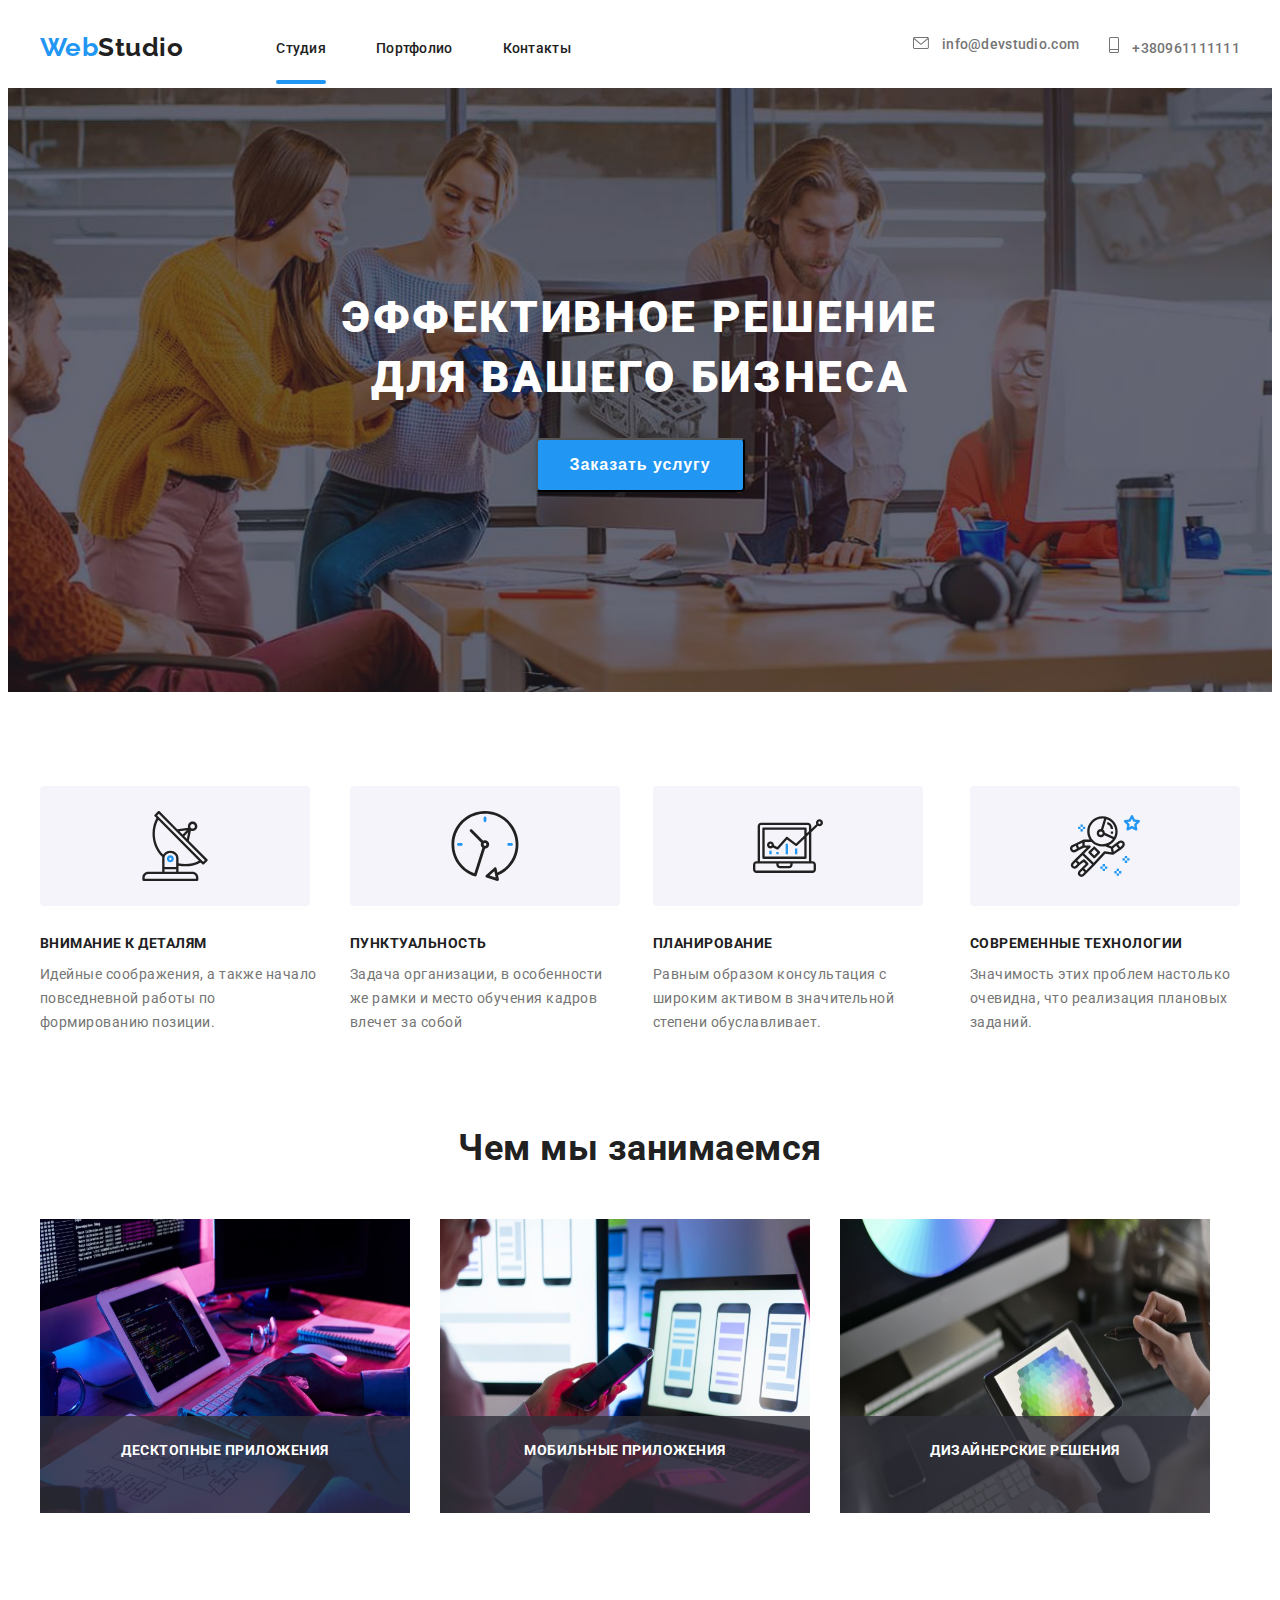
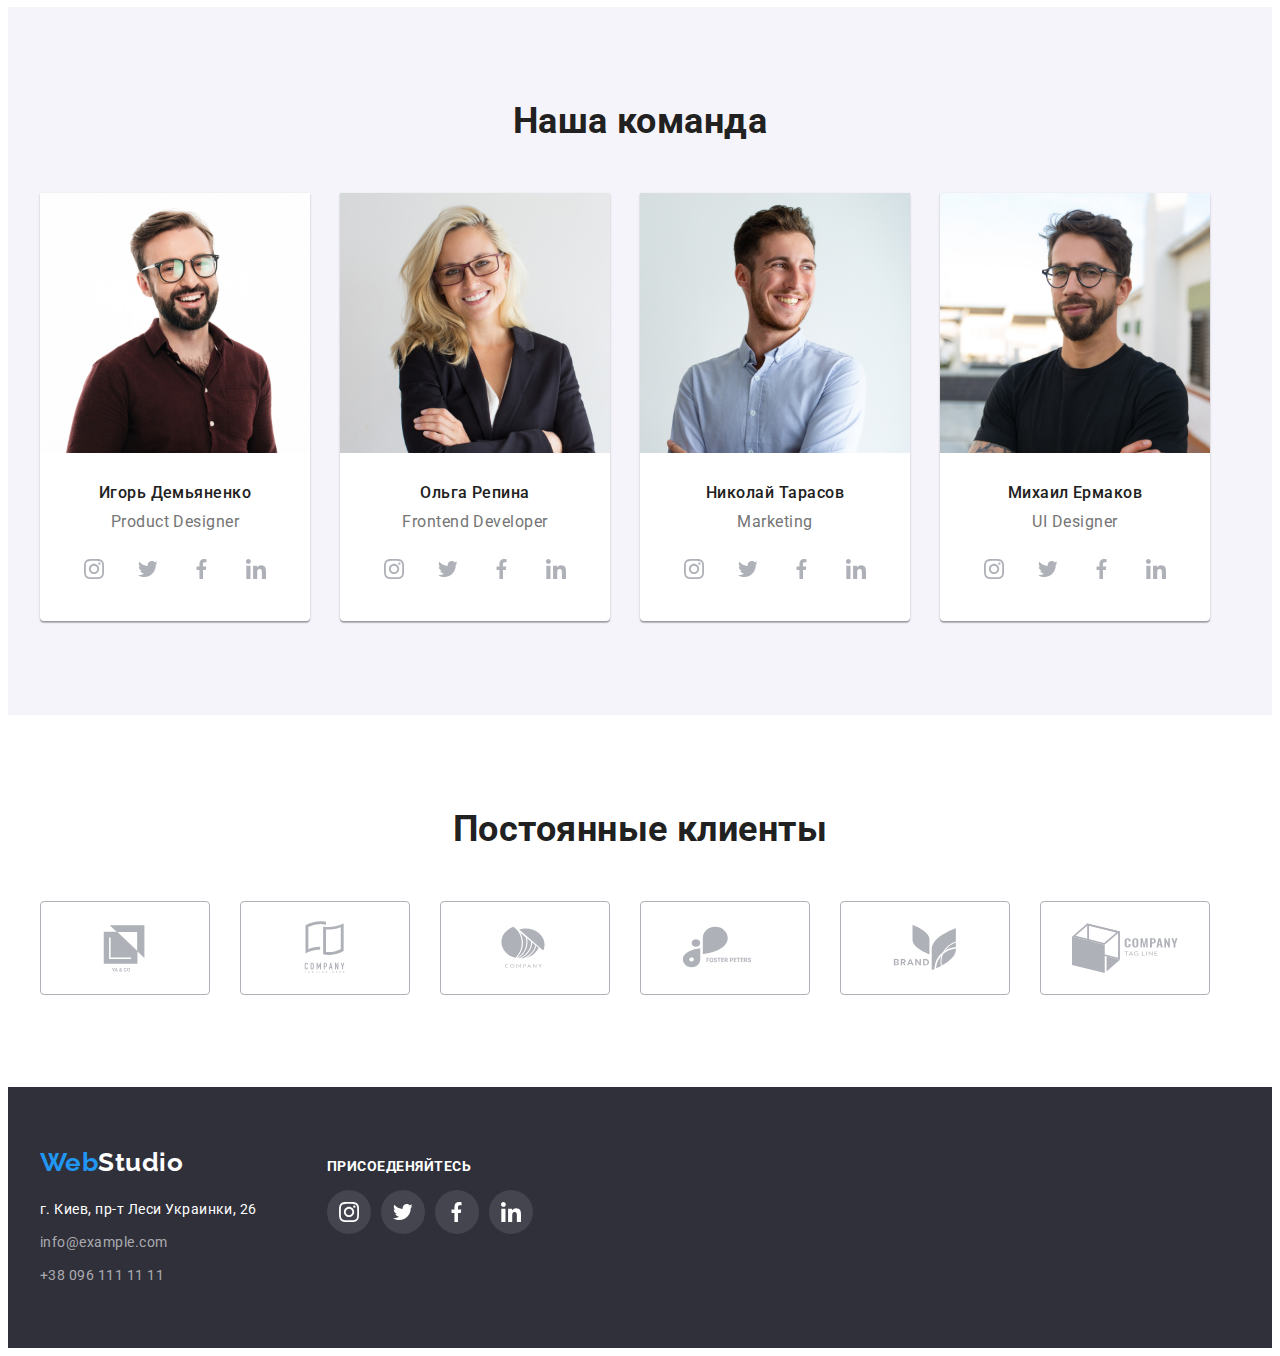
==== index.html @ b35df363 "ДЗ№6" ====
<!DOCTYPE html>
<html lang="en">

<head>
    <meta charset="UTF-8">
    <meta http-equiv="X-UA-Compatible" content="IE=edge">
    <meta name="description" content="ДЗ№5">
    <link rel="stylesheet" href="https://cdnjs.cloudflare.com/ajax/libs/modern-normalize/1.1.0/modern-normalize.min.css"
        integrity="sha512-wpPYUAdjBVSE4KJnH1VR1HeZfpl1ub8YT/NKx4PuQ5NmX2tKuGu6U/JRp5y+Y8XG2tV+wKQpNHVUX03MfMFn9Q=="
        crossorigin="anonymous" referrerpolicy="no-referrer" />
    
    <link rel="preconnect" href="https://fonts.googleapis.com">
    <link rel="preconnect" href="https://fonts.gstatic.com" crossorigin>
    <link href="https://fonts.googleapis.com/css2?family=Raleway:wght@700&family=Roboto:wght@400;500;700;900&display=swap"
        rel="stylesheet">
    <link rel="stylesheet" href="./css/style.css">
    <title>ДЗ№5</title>
</head>
<body>
    <header class="header"> 
        <div class="container header-container">
            <div>
                <a href="" class="logo">Web<span class="logo-style">Studio</span></a>
            </div>
            <nav>
                <!--Меню навигации-->
                <ul class="ul-nav">
                    <li class="ul-nav-li"><a href="" class="nav-menu menu link current">Студия</a></li>
                    <li class="ul-nav-li"><a href="portfolio.html" class="nav-menu menu link">Портфолио</a></li>
                    <li class="ul-nav-li"><a href="" class="nav-menu menu link ">Контакты</a></li>
                </ul>
            </nav>
            <!--Контакты-->
            <ul class="ul-contacts">
                <li class="mail mail-group">
                    <a href="mailto:info@devstudio.com" class="nav-mail menu-mail link mail-style">
                         <svg class="mail-icon  mail-logo">
                        <use href="./img/sprite.svg#icon-envelope">
                        </use>
                    </svg> 
                         info@devstudio.com</a>
                </li>
                <li class="tel tel-group"><a href="tel:+380961111111" class="nav-tel menu-tel link">
                    <svg class="tel-icon">
                        <use href="./img/sprite.svg#icon-phone"></use>
                    </svg>
                    +380961111111</a></li>
            </ul>
        </div>
    </header>
    <main>
        <section class="hero">
            <div class="container hero-container">
                <!--Заказать услугу-->
                <h1 class="hero-head">ЭФФЕКТИВНОЕ РЕШЕНИЕ ДЛЯ ВАШЕГО БИЗНЕСА</h1>
                <div class="button-block">
                    <button type="button" class="button" data-modal-open>Заказать услугу</button>
                </div>
            </div>
        </section>
        <section class="main-section">
                <ul class="main-list container">
                    <!--Сильные стороны команды-->
                    <li class="main-list-item">
                        <div class="icons-box">
                        <svg class="title-icons">
                            <use href="./img/sprite.svg#icon-antenna" width="70" height="70" ></use>
                        </svg>
                        </div>
                        <h3 class="head-item">ВНИМАНИЕ К ДЕТАЛЯМ</h3>
                        <p class="head-text">
                            Идейные соображения, а также начало повседневной работы по формированию позиции.
                        </p>
                    </li>
                    <li class="main-list-item">
                        <div class="icons-box">
                        <svg class="title-icons">
                            <use href="./img/sprite.svg#icon-clock"  width="70" height="70"></use>
                        </svg>
                        </div>
                        <h3 class="head-item">ПУНКТУАЛЬНОСТЬ</h3>
                        <p class="head-text">
                            Задача организации, в особенности же рамки и место обучения кадров влечет за собой
                        </p>
                    </li>
                    <li class="main-list-item">
                        <div class="icons-box">
                        <svg class="title-icons">
                            <use href="./img/sprite.svg#icon-diagram" width="70" height="70"></use>
                        </svg>
                        </div>
                        <h3 class="head-item">ПЛАНИРОВАНИЕ</h3>
                        <p class="head-text">
                            Равным образом консультация с широким активом в значительной степени обуславливает.
                        </p>
                    </li>
                    <li class="main-list-item">
                        <div class="icons-box">
                        <svg class="title-icons" >
                            <use href="./img/sprite.svg#icon-astronaut" width="70" height="70"></use>
                        </svg>
                        </div>
                        <h3 class="head-item">СОВРЕМЕННЫЕ ТЕХНОЛОГИИ</h3>
                        <p class="head-text">
                            Значимость этих проблем настолько очевидна, что реализация плановых заданий.
                        </p>
                    </li>
                </ul>
        </section>
        <section class="main-section-img img-main-section">
            <div class="container">
                <!--Чем мы занимаемся-->
                <h2 class="head-about">Чем мы занимаемся</h2>
                <ul class="list-about">
                    <li class="img-about">
                        <div class="about-bottom-wrapper">
                            <img src="img/picture1.jpg" alt="Написание программы" width="370" height="294">
                            <p class="text-on-doing">ДЕСКТОПНЫЕ ПРИЛОЖЕНИЯ</p>
                        </div>
                    </li>
                    <li class="img-about">
                        <div class="about-bottom-wrapper">
                            <img src="img/picture2.jpg" alt="Придание адаптивности сайту" width="370" height="294">
                            <p class="text-on-doing">МОБИЛЬНЫЕ ПРИЛОЖЕНИЯ</p>
                        </div>
                    </li>
                    <li class="img-about">
                        <div class="about-bottom-wrapper">
                            <img src="img/picture3.jpg" alt="Разработка стиля сайта" width="370" height="294">
                            <p class="text-on-doing">ДИЗАЙНЕРСКИЕ РЕШЕНИЯ</p>
                        </div>
                    </li>
                </ul>
            </div>
        </section>
        <section class="personal">
            <div class="container personal-container">
                <!--Наша команда-->
                <h2 class="head-personal">Наша команда</h2>
                <ul class="list-personal">
                    <li class="li-personal one-man">
                        <img src="img/picture4.jpg" alt="foto1" width="270" height="260">
                        <div class="img-text">
                            <h3 class="name">Игорь Демьяненко</h3>
                            <p class="proffesion">Product Designer</p>
                            <ul class="social-personal social-list list">
                                <li class="social-personal-list social-li">
                                    <a href="" class="social-link link">
                                        <svg class="social-icons">
                                            <use href="./img/sprite.svg#icon-instagram" width="20" height="20">
                                            </use>
                                        </svg>
                                    </a>
                                </li>
                                <li class="social-personal-list">
                                    <a href="" class="social-link link">
                                         <svg class="social-icons">
                                            <use href="./img/sprite.svg#icon-Group" width="20" height="20">
                                            </use>
                                        </svg>
                                    </a>
                                </li>
                                <li class="social-personal-list">
                                    <a href="" class="social-link link">
                                        <svg class="social-icons">
                                            <use href="./img/sprite.svg#icon-faecbook" width="20" height="20">
                                            </use>
                                        </svg>
                                    </a>
                                </li>
                                <li class="social-personal-list">
                                    <a href="" class="social-link link">
                                        <svg class="social-icons">
                                            <use href="./img/sprite.svg#icon-linkedin" width="20" height="20">
                                            </use>
                                        </svg>
                                    </a>
                                 </li>
                            </ul>
                        </div>
                    </li>
                    <li class="li-personal two-man">
                        <img src="img/picture5.jpg" alt="foto2" width="270" height="260">
                        <div class="img-text">
                            <h3 class="name">Ольга Репина</h3>
                            <p class="proffesion">Frontend Developer</p>
                            <ul class="social-personal social-list list">
                                <li class="social-personal-list social-li">
                                    <a href="" class="social-link link">
                                        <svg class="social-icons">
                                            <use href="./img/sprite.svg#icon-instagram" width="20" height="20">
                                            </use>
                                        </svg>
                                    </a>
                                </li>
                                <li class="social-personal-list">
                                    <a href="" class="social-link link">
                                        <svg class="social-icons">
                                            <use href="./img/sprite.svg#icon-Group" width="20" height="20">
                                            </use>
                                        </svg>
                                    </a>
                                </li>
                                <li class="social-personal-list">
                                    <a href="" class="social-link link">
                                        <svg class="social-icons">
                                            <use href="./img/sprite.svg#icon-faecbook" width="20" height="20">
                                            </use>
                                        </svg>
                                    </a>
                                </li>
                                <li class="social-personal-list">
                                    <a href="" class="social-link link">
                                        <svg class="social-icons">
                                            <use href="./img/sprite.svg#icon-linkedin" width="20" height="20">
                                            </use>
                                        </svg>
                                    </a>
                                </li>
                            </ul>
                        </div>
                    </li>
                    <li class="li-personal three-man">
                        <img src="img/picture6.jpg" alt="foto3" width="270" height="260">
                        <div class="img-text">
                            <h3 class="name">Николай Тарасов</h3>
                            <p class="proffesion">Marketing</p>
                            <ul class="social-personal social-list list">
                                <li class="social-personal-list social-li">
                                    <a href="" class="social-link link">
                                        <svg class="social-icons">
                                            <use href="./img/sprite.svg#icon-instagram" width="20" height="20">
                                            </use>
                                        </svg>
                                    </a>
                                </li>
                                <li class="social-personal-list">
                                    <a href="" class="social-link link">
                                        <svg class="social-icons">
                                            <use href="./img/sprite.svg#icon-Group" width="20" height="20">
                                            </use>
                                        </svg>
                                    </a>
                                </li>
                                <li class="social-personal-list">
                                    <a href="" class="social-link link">
                                        <svg class="social-icons">
                                            <use href="./img/sprite.svg#icon-faecbook" width="20" height="20">
                                            </use>
                                        </svg>
                                    </a>
                                </li>
                                <li class="social-personal-list">
                                    <a href="" class="social-link link">
                                        <svg class="social-icons">
                                            <use href="./img/sprite.svg#icon-linkedin" width="20" height="20">
                                            </use>
                                        </svg>
                                    </a>
                                </li>
                            </ul>
                        </div>
                    </li>
                    <li class="li-personal four-man">
                        <img src="img/picture7.jpg" alt="foto4" width="270" height="260">
                        <div class="img-text">
                            <h3 class="name">Михаил Ермаков</h3>
                            <p class="proffesion">UI Designer</p>
                            <ul class="social-personal social-list list">
                                <li class="social-personal-list social-li">
                                    <a href="" class="social-link link">
                                        <svg class="social-icons">
                                            <use href="./img/sprite.svg#icon-instagram" width="20" height="20">
                                            </use>
                                        </svg>
                                    </a>
                                </li>
                                <li class="social-personal-list">
                                    <a href="" class="social-link link">
                                        <svg class="social-icons">
                                            <use href="./img/sprite.svg#icon-Group" width="20" height="20">
                                            </use>
                                        </svg>
                                    </a>
                                </li>
                                <li class="social-personal-list">
                                    <a href="" class="social-link link">
                                        <svg class="social-icons">
                                            <use href="./img/sprite.svg#icon-faecbook" width="20" height="20">
                                            </use>
                                        </svg>
                                    </a>
                                </li>
                                <li class="social-personal-list">
                                    <a href="" class="social-link link">
                                        <svg class="social-icons">
                                            <use href="./img/sprite.svg#icon-linkedin" width="20" height="20">
                                            </use>
                                        </svg>
                                    </a>
                                </li>
                            </ul>
                        </div>
                    </li>
                </ul>
            </div>
        </section>
        <section class="section-partners">
            <div class="container container-partners">
                <h2 class="partners-title">Постоянные клиенты</h2>
                <ul class="partners-list">
                    <li class="partners-items">
                        <a href="" class="partners-link link">
                            <svg class="partner-icons">
                                <use href="./img/sprite.svg#icon-Logofirst" width="106" height="60">
                                </use>
                            </svg>
                        </a>
                    </li>
                    <li class="partners-items">
                        <a href="" class="partners-link link">
                            <svg class="partner-icons">
                                <use href="./img/sprite.svg#icon-Logoone" width="106" height="60">
                                </use>
                            </svg>
                        </a>
                    </li>
                    <li class="partners-items">
                        <a href="" class="partners-link link">
                            <svg class="partner-icons">
                                <use href="./img/sprite.svg#icon-Logotwo" width="106" height="60">
                                </use>
                            </svg>
                        </a>
                    </li>
                    <li class="partners-items">
                        <a href="" class="partners-link link">
                            <svg class="partner-icons">
                                <use href="./img/sprite.svg#icon-Logothree" width="106" height="60">
                                </use>
                            </svg>
                        </a>
                    </li>
                    <li class="partners-items">
                        <a href="" class="partners-link link">
                            <svg class="partner-icons">
                                <use href="./img/sprite.svg#icon-Logofour" width="106" height="60">
                                </use>
                            </svg>
                        </a>
                    </li>
                    <li class="partners-items">
                        <a href="" class="partners-link link">
                            <svg class="partner-icons">
                                <use href="./img/sprite.svg#icon-Logofive" width="106" height="60">
                                </use>
                            </svg>
                        </a>
                    </li>
                </ul>
            </div>
        </section>
    </main>
    <footer class="footer">
        <div class="container footer-container">
            <div>
                <div class="logo-block">
                    <a href="" class="footer-logo footer-link link">Web<span class="logo-style">Studio</span></a>
                </div>
                <address class="address">
                    <ul class="footer-list">
                        <li class="footer-contacts"> <a href="https://goo.gl/maps/wmigcwDh6VgQxwut9"
                                class="footer-place footer-link link"> г. Киев, пр-т Леси
                                Украинки, 26</a></li>
                        <li class="footer-contacts"><a href="mailto:info@example.com"
                                class="footer-mail footer-link link">info@example.com</a></li>
                        <li class="footer-contacts"><a href="tel:+380961111111" class="footer-tel footer-link link">+38 096 111 11
                                11</a></li>
                    </ul>
                </address>
            </div>
            <div class="footer-social">
                <div class="title-footer-social"><h4>ПРИСОЕДЕНЯЙТЕСЬ</h4>
                </div>
                <ul class="social-personal social-list list">
                    <li class="social-personal-list social-li">
                        <a href="" class="social-footer-link link">
                            <svg class="social-footer-icons">
                                <use href="./img/sprite.svg#icon-instagram" width="20" height="20">
                                </use>
                            </svg>
                        </a>
                    </li>
                    <li class="social-personal-list">
                        <a href="" class="social-footer-link link">
                            <svg class="social-footer-icons">
                                <use href="./img/sprite.svg#icon-Group" width="20" height="20">
                                </use>
                            </svg>
                        </a>
                    </li>
                    <li class="social-personal-list">
                        <a href="" class="social-footer-link link">
                            <svg class="social-footer-icons">
                                <use href="./img/sprite.svg#icon-faecbook" width="20" height="20">
                                </use>
                            </svg>
                        </a>
                    </li>
                    <li class="social-personal-list">
                        <a href="" class="social-footer-link link">
                            <svg class="social-footer-icons">
                                <use href="./img/sprite.svg#icon-linkedin" width="20" height="20">
                                </use>
                            </svg>
                        </a>
                    </li>
                </ul>
            </div>
        </div>
    </footer>
    <div class="backdrop is-hidden" data-modal>
        <div class="modal" data-modal>
            <button type="button" class="btn-close" data-modal-close>    
                    <svg class="icon-close">
                         <use href="./img/sprite.svg#icon-close" width="11" height="11">
                         </use>
                    </svg>
            </button>
        </div>
    </div>
    <script src="./js/modal.js">
    </script>
</body>
</html>
---- css/style.css ----
:root {
  --basic-color: #fff;
  --secondary-color: #2f303a;
  --basic-text-color: #757575;
  --secondary-text-color: #212121;
  --header-text-color: #fff;
  --link-hover-color: #2196f3;
  --button-bgc: #f5f4fa;
}

body {
  font-family: "Roboto", sans-serif;
  letter-spacing: 0.03em;
  background-color: var(--basic-color);
  color: var(--basic-text-color);
}

.link {
  text-decoration: none;
  position: relative;
}

p,
h1,
h2,
h3,
h4,
h5,
h6 {
  margin: 0px;
}

ul {
  margin: 0px;
  padding: 0;
  list-style: none;
}

img {
  display: block;
}

/* --------------header------------------------ */

.header {
  background-color: #fff;
  padding-top: 24px;
  padding-bottom: 25px;
}

.header-container {
  display: flex;
  align-items: center;
}

.container {
  width: 1200px;
  margin: 0px auto;
  padding-left: 15px;
  padding-right: 15px;
}

.logo {
  color: var(--link-hover-color);
  text-decoration: none;
  font-family: Raleway;
  font-size: 26px;
  font-style: normal;
  font-weight: 700;
  line-height: 1.19;
  text-align: left;
  padding-top: 24px;
  padding-bottom: 25px;
}

.logo-style {
  color: var(--secondary-text-color);
}

.menu {
  font-weight: 500;
  font-size: 14px;
  line-height: 1.14;
  letter-spacing: 0.02em;
  transition: color 250ms cubic-bezier(0.4, 0, 0.2, 1);
}

.nav-menu {
  color: var(--secondary-text-color);
}

.ul-nav {
  display: flex;
  padding-left: 93px;
}

.ul-nav-li:not(:last-child) {
  padding-right: 50px;
}

.menu:hover,
.menu:focus {
  color: var(--link-hover-color);
}

.current::after {
  content: "";
  position: absolute;
  width: 100%;
  height: 4px;
  border-radius: 2px;
  background-color: var(--link-hover-color);
  display: block;
  bottom: -28px;
}

.ul-contacts {
  display: flex;
  flex-wrap: wrap;
  margin-left: auto;
}

.mail {
  padding-right: 30px;
}

.mail-group {
  display: flex;
}
.menu-mail,
.menu-tel {
  font-weight: 500;
  font-size: 14px;
  line-height: 1.14;
  letter-spacing: 0.02em;
  transition: color 250ms cubic-bezier(0.4, 0, 0.2, 1);
}

.menu-mail:hover,
.menu-mail:focus {
  color: var(--link-hover-color);
}

.menu-mail:hover .mail-logo {
  fill: var(--link-hover-color);
}

.menu-mail:focus .mail-logo {
  fill: var(--link-hover-color);
}

.mail-logo {
  width: 16px;
  height: 12px;
  margin-right: 10px;
  fill: var(--basic-text-color);
  transition: fill 250ms cubic-bezier(0.4, 0, 0.2, 1);
}

.mail-style {
  color: var(--basic-text-color);
}

.tel-group {
  display: flex;
}

.tel-icon {
  width: 10px;
  height: 16px;
  margin-right: 10px;
  fill: var(--basic-text-color);
  transition: fill 250ms cubic-bezier(0.4, 0, 0.2, 1);
}

.menu-tel:hover,
.menu-tel:focus {
  color: var(--link-hover-color);
}

.menu-tel:hover .tel-icon {
  fill: var(--link-hover-color);
}

.menu-tel:focus .tel-icon {
  fill: var(--link-hover-color);
}

.nav-tel {
  color: var(--basic-text-color);
}

/* ------------------------hero-------------------------- */

.hero {
  /* max-width: 1600px; */
  background-image: linear-gradient(
      to right,
      rgba(47, 48, 58, 0.4),
      rgba(47, 48, 58, 0.4)
    ),
    url(../img/hero.jpg);
  background-position: center;
  background-size: cover;
  background-repeat: no-repeat;
  padding-top: 200px;
  padding-bottom: 200px;
}

.hero-container {
  display: flex;
  flex-wrap: wrap;
  align-items: center;
  flex-direction: column;
}

.hero-head {
  color: var(--header-text-color);
  font-weight: 900;
  font-size: 44px;
  line-height: 1.36;
  text-align: center;
  letter-spacing: 0.06em;
  text-align: center;
  max-width: 696px;
}

.button {
  font-weight: bold;
  font-size: 16px;
  line-height: 30px;
  display: flex;
  align-items: center;
  text-align: center;
  letter-spacing: 0.06em;
  background-color: var(--link-hover-color);
  color: var(--basic-color);
  border-radius: 4px;
  margin-top: 30px;
  box-shadow: 0px 4px 4px rgba(0, 0, 0, 0.15);
  padding: 10px 32px;
  transition: background-color 250ms cubic-bezier(0.4, 0, 0.2, 1),
    color 250ms cubic-bezier(0.4, 0, 0.2, 1);
}

.button:focus,
.button:hover {
  background-color: var(--button-bgc);
  color: var(--secondary-text-color);
  cursor: pointer;
}

/* --------------------------main-section------------------------------- */

.main-section {
  padding-top: 94px;
}

.main-list {
  display: flex;
}

.icons-box {
  width: 270px;
  height: 120px;
  background-color: #f5f4fa;
  border-radius: 4px;
  margin-bottom: 30px;
  display: flex;
  align-items: center;
  justify-content: center;
}

.title-icons {
  width: 70px;
  height: 70px;
}

.head-item {
  font-weight: 700;
  font-size: 14px;
  line-height: 1.14;
  color: var(--secondary-text-color);
}

.main-list-item {
  display: flex;
  flex-direction: column;
}

.main-list-item:not(:last-child) {
  margin-right: 30px;
}

.main-section-img {
  padding-bottom: 94px;
  padding-top: 94px;
}

.head-about {
  margin-bottom: 50px;
}

.list-about {
  display: flex;
  padding-left: 0px;
}

.about-bottom-wrapper {
  position: relative;
}

.text-on-doing {
  font-style: normal;
  font-weight: bold;
  font-size: 14px;
  line-height: 1.14;
  text-align: center;
  color: var(--basic-color);
  background: rgba(47, 48, 58, 0.8);
  position: absolute;
  width: 100%;
  height: 70px;
  left: 0px;
  bottom: 0px;
  padding-left: auto;
  padding-right: auto;
  padding-top: 27px;
}

.img-about:not(:nth-last-child(n + 3)) {
  margin-left: 30px;
}

.head-text {
  font-weight: 400;
  font-size: 14px;
  line-height: 24px;
  margin-top: 10px;
}

.head-about {
  font-weight: 700;
  font-size: 36px;
  line-height: 1.16;
  text-align: center;
  color: var(--secondary-text-color);
}

/* ---------------------------section-personel----------------------- */

.personal {
  background-color: #f5f4fa;
  padding-top: 94px;
  padding-bottom: 94px;
}

.head-personal {
  font-weight: 700;
  font-size: 36px;
  line-height: 1.16;
  text-align: center;
  color: var(--secondary-text-color);
  margin-bottom: 50px;
}

.social-personal {
  max-width: 270px;
}

.social-list {
  display: flex;
  justify-content: center;
  margin-top: 16px;
}

.social-personal-list + .social-personal-list {
  margin-left: 10px;
}

.social-personal-list {
  width: 44px;
  height: 44px;
}

.social-link {
  width: 100%;
  height: 100%;
  display: block;
  border-radius: 50%;
  background-color: #fff;
  display: flex;
  align-items: center;
  justify-content: center;
  transition: background-color 250ms cubic-bezier(0.4, 0, 0.2, 1);
}

.social-link:hover,
.social-link:focus {
  background-color: var(--link-hover-color);
}

.social-link:hover .social-icons,
.social-link:focus .social-icons {
  fill: var(--basic-color);
}

.social-icons {
  width: 20px;
  height: 20px;
  fill: #afb1b8;
  transition: fill 250ms cubic-bezier(0.4, 0, 0.2, 1);
}

.list-personal {
  display: flex;
  padding-left: 0px;
}

.one-man,
.two-man,
.three-man,
.four-man {
  box-shadow: 0px 1px 3px rgba(0, 0, 0, 0.12), 0px 1px 1px rgba(0, 0, 0, 0.14),
    0px 2px 1px rgba(0, 0, 0, 0.2);
  border-radius: 0px 0px 4px 4px;
}

.li-personal {
  max-width: 270px;
  margin-right: 30px;
  background-color: #fff;
}

.name {
  font-weight: 500;
  font-size: 16px;
  line-height: 1.19;
  color: var(--secondary-text-color);
  text-align: center;
  margin-bottom: 10px;
}

.proffesion {
  font-weight: 400;
  font-size: 16px;
  line-height: 1.19;
  color: var(--basic-text-color);
  text-align: center;
}

.img-text {
  padding-top: 30px;
  padding-bottom: 30px;
}

.section-partners {
  padding-top: 94px;
  padding-bottom: 94px;
}

.partners-title {
  font-weight: bold;
  font-size: 36px;
  line-height: 1.16;
  text-align: center;
  color: var(--secondary-text-color);
  margin-bottom: 50px;
}

.partners-list {
  display: flex;
}

.partners-items {
  width: 170px;
  height: 92px;
  border-radius: 4px;
  display: flex;
}

.partners-items + .partners-items {
  margin-left: 30px;
}

.partners-link {
  width: 100%;
  height: 100%;
  display: flex;
  justify-content: center;
  align-items: center;
  border: 1px solid #afb1b8;
  border-radius: 4px;
  transition: color 250ms cubic-bezier(0.4, 0, 0.2, 1);
}

.partners-link:hover,
.partners-link:focus {
  border-color: var(--link-hover-color);
}

.partners-link:hover .partner-icons,
.partners-link:focus .partner-icons {
  fill: var(--link-hover-color);
}

.partner-icons {
  width: 106px;
  height: 60px;
  fill: #afb1b8;
  transition: fill 250ms cubic-bezier(0.4, 0, 0.2, 1);
}

/* --------------------------------footer------------------------------- */
.footer {
  background-color: var(--secondary-color);
  padding-top: 60px;
  padding-bottom: 60px;
}

.logo-block {
  margin-bottom: 20px;
}

.footer-container {
  display: flex;
  align-items: baseline;
}

.footer-logo {
  font-family: Raleway;
  font-weight: 700;
  font-size: 26px;
  line-height: 31px;
  color: var(--link-hover-color);
}

.footer-logo > .logo-style {
  color: var(--basic-color);
}

.footer-list {
  font-style: normal;
  padding-left: 0px;
  display: flex;
  flex-direction: column;
}

.footer-contacts:not(:last-child) {
  margin-bottom: 9px;
}

.footer-social {
  margin-left: 70px;
}

.footer-place {
  font-weight: 400;
  font-size: 14px;
  line-height: 1.71;
  color: var(--basic-color);
}

.footer-mail,
.footer-tel {
  font-weight: 400;
  font-size: 14px;
  line-height: 1.71;
  color: rgba(255, 255, 255, 0.6);
}

.footer-social {
  display: flex;
  flex-direction: column;
}

.title-footer-social {
  font-weight: bold;
  font-size: 14px;
  line-height: 1, 14;
  color: var(--basic-color);
}

.social-footer-link {
  width: 100%;
  height: 100%;
  display: block;
  border-radius: 50%;
  background-color: rgba(255, 255, 255, 0.1);
  display: flex;
  align-items: center;
  justify-content: center;
  transition: background-color 250ms cubic-bezier(0.4, 0, 0.2, 1);
}

.social-footer-link:hover,
.social-footer-link:focus {
  background-color: var(--link-hover-color);
}

.social-footer-link:hover .social-footer-icons,
.social-footer-link:focus .social-footer-icons {
  fill: var(--basic-color);
}

.social-footer-icons {
  width: 20px;
  height: 20px;
  fill: var(--basic-color);
  transition: fill 250ms cubic-bezier(0.4, 0, 0.2, 1);
}
/* -------------------------------------Portfolio-navigation-------------------------- */

.header-portfolio {
  background-color: #fff;
  border-bottom: 1px solid #ececec;
}

.portfolio-header-container {
  display: flex;
  align-items: baseline;
}

.ul-nav-list:not(:last-child) {
  margin-right: 50px;
}

/* -----------------------------------------Portfolio-main----------------------- */

.list-btn {
  display: flex;
  justify-content: center;
  margin-bottom: 50px;
}

.btn {
  font-weight: 500;
  font-size: 16px;
  line-height: 30px;
  display: flex;
  align-items: center;
  text-align: center;
  letter-spacing: 0.06em;
  border-radius: 4px;
  background-color: var(--button-bgc);
  color: var(--secondary-text-color);
  border: 0px;
  padding: 6px 22px 6px 22px;
  transition: background-color 250ms cubic-bezier(0.4, 0, 0.2, 1),
    color 250ms cubic-bezier(0.4, 0, 0.2, 1);
}

.btn-list:not(:last-child) {
  margin-right: 8px;
}

.btn:hover,
.btn:focus {
  background-color: var(--link-hover-color);
  color: var(--basic-color);
  filter: drop-shadow(0px 4px 4px rgba(0, 0, 0, 0.25));
  cursor: pointer;
}

/* ------------------------POrtfolio-section-list ------------------------*/

.main-content {
  padding-top: 94px;
  padding-bottom: 94px;
}

.container-scroll {
  display: flex;
  justify-content: center;
}

.section-list {
  display: flex;
  flex-wrap: wrap;
  padding-left: 0px;
}

.li-scroll:not(:nth-child(3n)) {
  margin-right: 30px;
}

.li-scroll:not(:nth-last-child(-n + 3)) {
  margin-bottom: 30px;
}

.img-content {
  border: 1px solid #ececec;
  padding-bottom: 20px;
  padding-left: 25px;
  padding-top: 20px;
}

.section-link {
  display: flex;
  flex-direction: column;
}

.section-link:hover,
.section-link:focus {
  box-shadow: 0px 1px 1px rgba(0, 0, 0, 0.12), 0px 4px 4px rgba(0, 0, 0, 0.06),
    1px 4px 6px rgba(0, 0, 0, 0.16);
  cursor: pointer;
  transition: background-color 250ms cubic-bezier(0.4, 0, 0.2, 1);
}

.li-scroll:hover .text-for-img {
  transform: translateY(0);
}

.img-text-wrapper {
  position: relative;
  overflow: hidden;
}

.text-for-img {
  font-weight: normal;
  font-size: 18px;
  line-height: 1.55;
  color: var(--basic-color);
  background: rgba(33, 150, 243, 0.9);
  position: absolute;
  top: 0px;
  width: 100%;
  height: 100%;
  padding: 63px 24px;
  transform: translateY(100%);
  transition: transform 250ms cubic-bezier(0.4, 0, 0.2, 1);
}

.section-name {
  font-weight: 700;
  font-size: 18px;
  line-height: 2;
  color: var(--secondary-text-color);
  margin-bottom: 4px;
}

.section-item {
  font-weight: 400;
  font-size: 16px;
  line-height: 1.19;
  color: var(--basic-text-color);
}

.backdrop {
  width: 100vw;
  height: 100vh;
  position: absolute;
  background: rgba(0, 0, 0, 0.2);
  top: 0;
  position: fixed;
  display: flex;
  justify-content: center;
  align-items: center;
}

.modal {
  width: 528px;
  height: 581px;
  background: #ffffff;
  box-shadow: 0px 1px 3px rgba(0, 0, 0, 0.12), 0px 1px 1px rgba(0, 0, 0, 0.14),
    0px 2px 1px rgba(0, 0, 0, 0.2);
  border-radius: 4px;
  position: relative;
}

.btn-close {
  background: #ffffff;
  border: 1px solid rgba(0, 0, 0, 0.1);
  width: 30px;
  height: 30px;
  border-radius: 50%;
  display: flex;
  justify-content: center;
  align-items: center;
  position: absolute;
  right: 8px;
  top: 8px;
  cursor: pointer;
}

.backdrop.is-hidden {
  opacity: 0;
  visibility: hidden;
  pointer-events: none;
}

.icon-close {
  width: 11px;
  height: 11px;
  transform: scale(1.5);
}
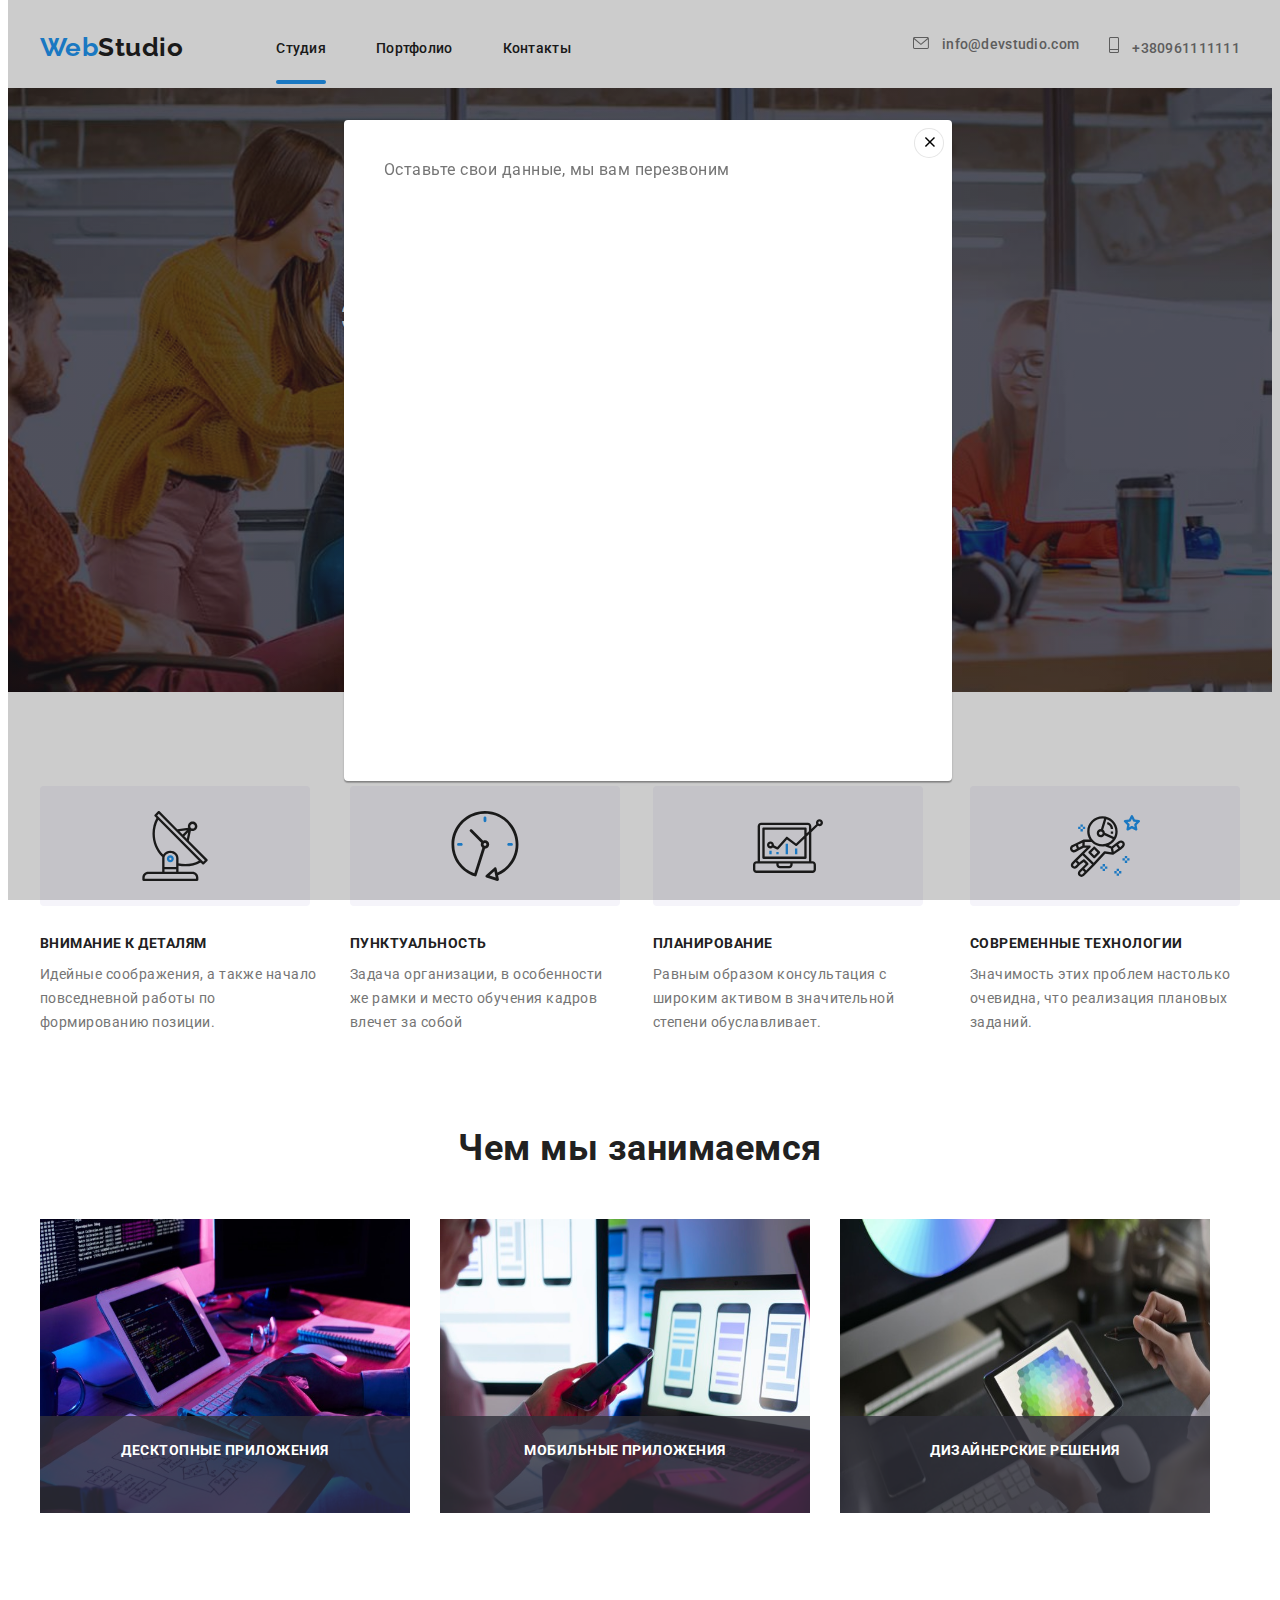
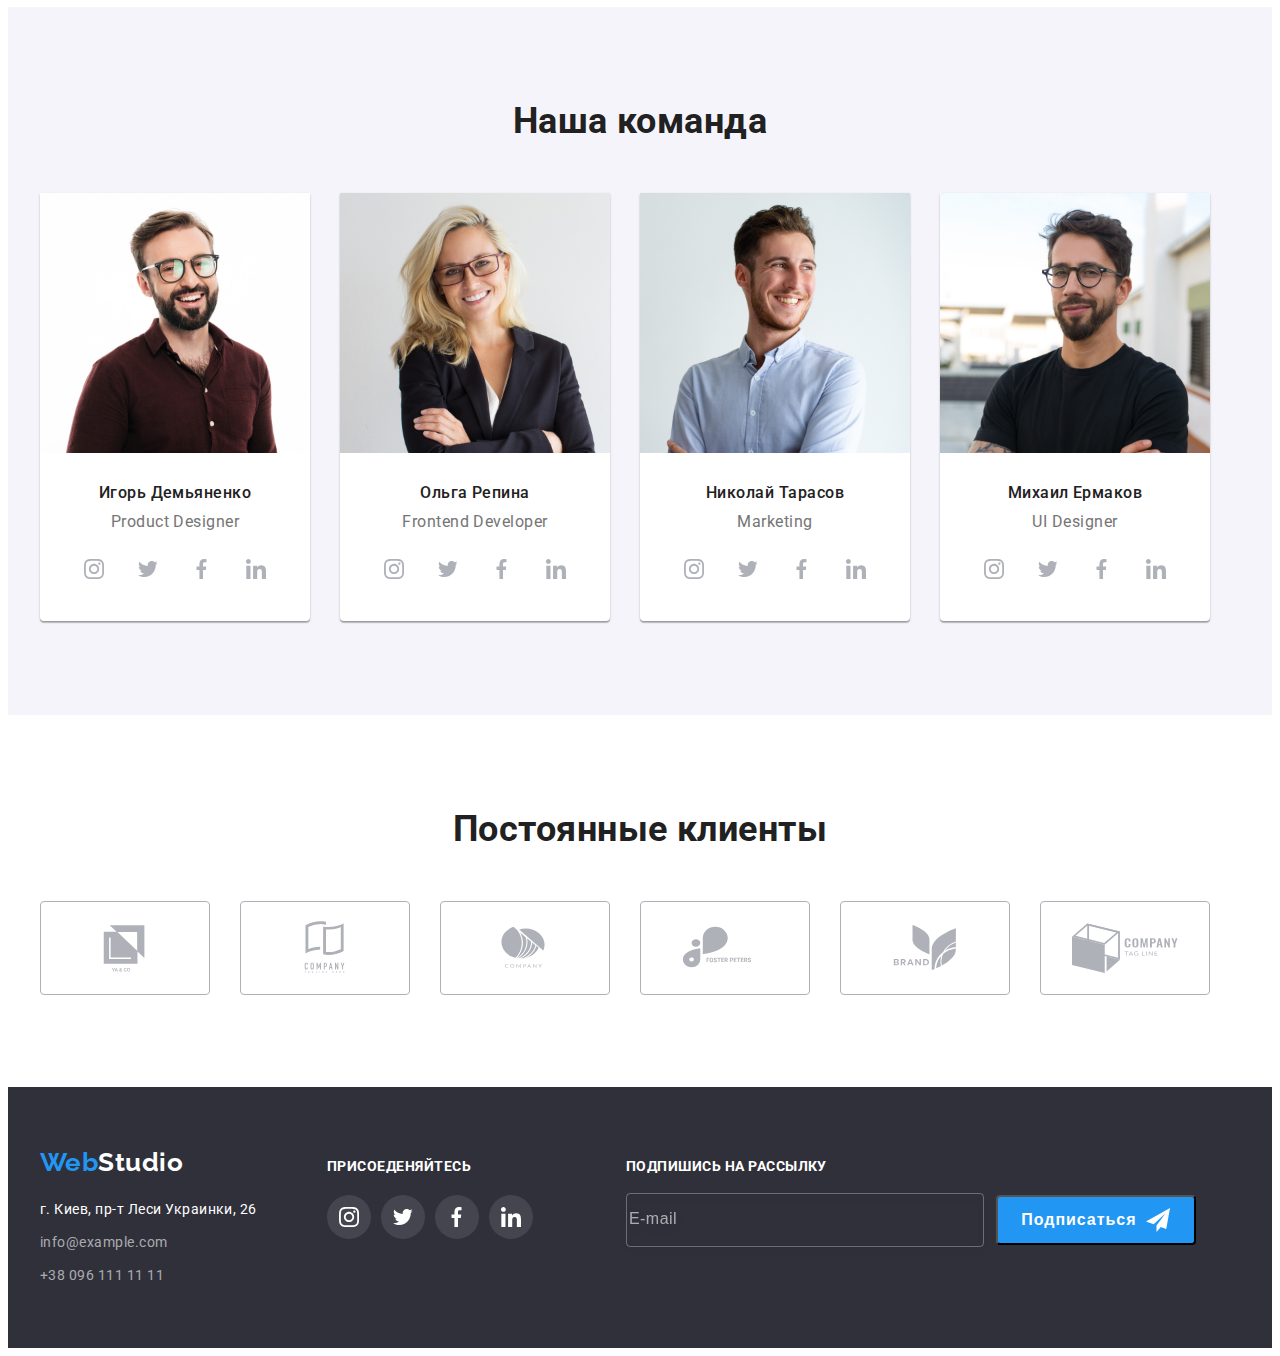
==== commit f7b0ccbb: "ДЗ№6" ====
--- a/index.html
+++ b/index.html
@@ -382,7 +382,7 @@
             <div class="footer-social">
                 <div class="title-footer-social"><h4>ПРИСОЕДЕНЯЙТЕСЬ</h4>
                 </div>
-                <ul class="social-personal social-list list">
+                <ul class="social-personal social-footer-list list">
                     <li class="social-personal-list social-li">
                         <a href="" class="social-footer-link link">
                             <svg class="social-footer-icons">
@@ -417,9 +417,27 @@
                     </li>
                 </ul>
             </div>
+            <div class="form">
+                <div class="title-form"><h4 >ПОДПИШИСЬ НА РАССЫЛКУ</h4></div>
+                <form action="#" class="footer-form">
+                    <div class="form-email">
+                        <label class="footer-label" for="email-input"></label>
+                            <input type="email" name="email" placeholder="E-mail" class="footer-input" id="email-input" />
+                            
+                    </div>
+                    <div class="form-button">
+                            <button type="submit" class="button-form">Подписаться
+                                <svg class="form-footer-icons">
+                                    <use href="./img/icons.svg#icon-telegram" width="24" height="24">
+                                    </use>
+                                </svg>
+                        </button>
+                    </div>
+                </form>
+            </div>
         </div>
     </footer>
-    <div class="backdrop is-hidden" data-modal>
+    <div class="backdrop is-hidde" data-modal>
         <div class="modal" data-modal>
             <button type="button" class="btn-close" data-modal-close>    
                     <svg class="icon-close">
@@ -427,9 +445,13 @@
                          </use>
                     </svg>
             </button>
+            <p class="modal-title">Оставьте свои данные, мы вам перезвоним</p>
+            <form action="#" class="modal-form">
+                
+            </form>
         </div>
     </div>
-    <script src="./js/modal.js">
+    <!-- <script src="./js/modal.js"> -->
     </script>
 </body>
 </html>--- a/css/style.css
+++ b/css/style.css
@@ -574,11 +574,17 @@
   flex-direction: column;
 }
 
+.social-footer-list {
+  display: flex;
+  justify-content: center;
+}
+
 .title-footer-social {
   font-weight: bold;
   font-size: 14px;
-  line-height: 1, 14;
+  line-height: 1.14;
   color: var(--basic-color);
+  margin-bottom: 20px;
 }
 
 .social-footer-link {
@@ -609,6 +615,105 @@
   fill: var(--basic-color);
   transition: fill 250ms cubic-bezier(0.4, 0, 0.2, 1);
 }
+
+.form {
+  margin-left: 93px;
+}
+
+.footer-form {
+  background-color: var(--secondary-color);
+  display: flex;
+}
+
+.title-form {
+  color: var(--basic-color);
+  font-weight: bold;
+  font-size: 14px;
+  line-height: 1.14;
+  margin-bottom: 20px;
+}
+
+.form-button {
+  margin-left: 12px;
+}
+
+.form-email {
+  width: 358px;
+  height: 50px;
+  display: flex;
+  align-items: center;
+}
+
+.footer-input {
+  width: 358px;
+  height: 50px;
+  background-color: transparent;
+  border: 1px solid rgba(255, 255, 255, 0.3);
+  filter: drop-shadow(0px 4px 4px rgba(0, 0, 0, 0.15));
+  border-radius: 4px;
+  color: var(--basic-color);
+}
+
+.form-email:focus {
+  border-color: var(--link-hover-color);
+}
+
+.footer-input:focus {
+  border-color: var(--link-hover-color);
+}
+
+.footer-input::placeholder {
+  font-weight: normal;
+  font-size: 16px;
+  line-height: calc(20 / 16);
+  letter-spacing: 0.03em;
+  color: rgba(255, 255, 255, 0.6);
+}
+
+.footer-input:focus::placeholder {
+  color: var(--link-hover-color);
+}
+
+.button-form {
+  font-weight: bold;
+  font-size: 16px;
+  line-height: 30px;
+  display: flex;
+  align-items: center;
+  text-align: center;
+  letter-spacing: 0.06em;
+  background-color: var(--link-hover-color);
+  color: var(--basic-color);
+  border-radius: 4px;
+  width: 200px;
+  height: 50px;
+  display: flex;
+  align-items: center;
+  justify-content: center;
+  transition: background-color 250ms cubic-bezier(0.4, 0, 0.2, 1),
+    color 250ms cubic-bezier(0.4, 0, 0.2, 1);
+}
+
+.button-form:hover,
+.button-form:focus {
+  background-color: var(--button-bgc);
+  color: var(--secondary-text-color);
+  cursor: pointer;
+}
+
+.button-form:hover .form-footer-icons,
+.button-form:focus .form-footer-icons {
+  fill: var(--secondary-text-color);
+}
+
+.form-footer-icons {
+  width: 24px;
+  height: 24px;
+  fill: var(--header-text-color);
+  margin-left: 10px;
+  transition: background-color 250ms cubic-bezier(0.4, 0, 0.2, 1);
+}
+
 /* -------------------------------------Portfolio-navigation-------------------------- */
 
 .header-portfolio {
@@ -767,6 +872,7 @@
     0px 2px 1px rgba(0, 0, 0, 0.2);
   border-radius: 4px;
   position: relative;
+  padding: 40px;
 }
 
 .btn-close {
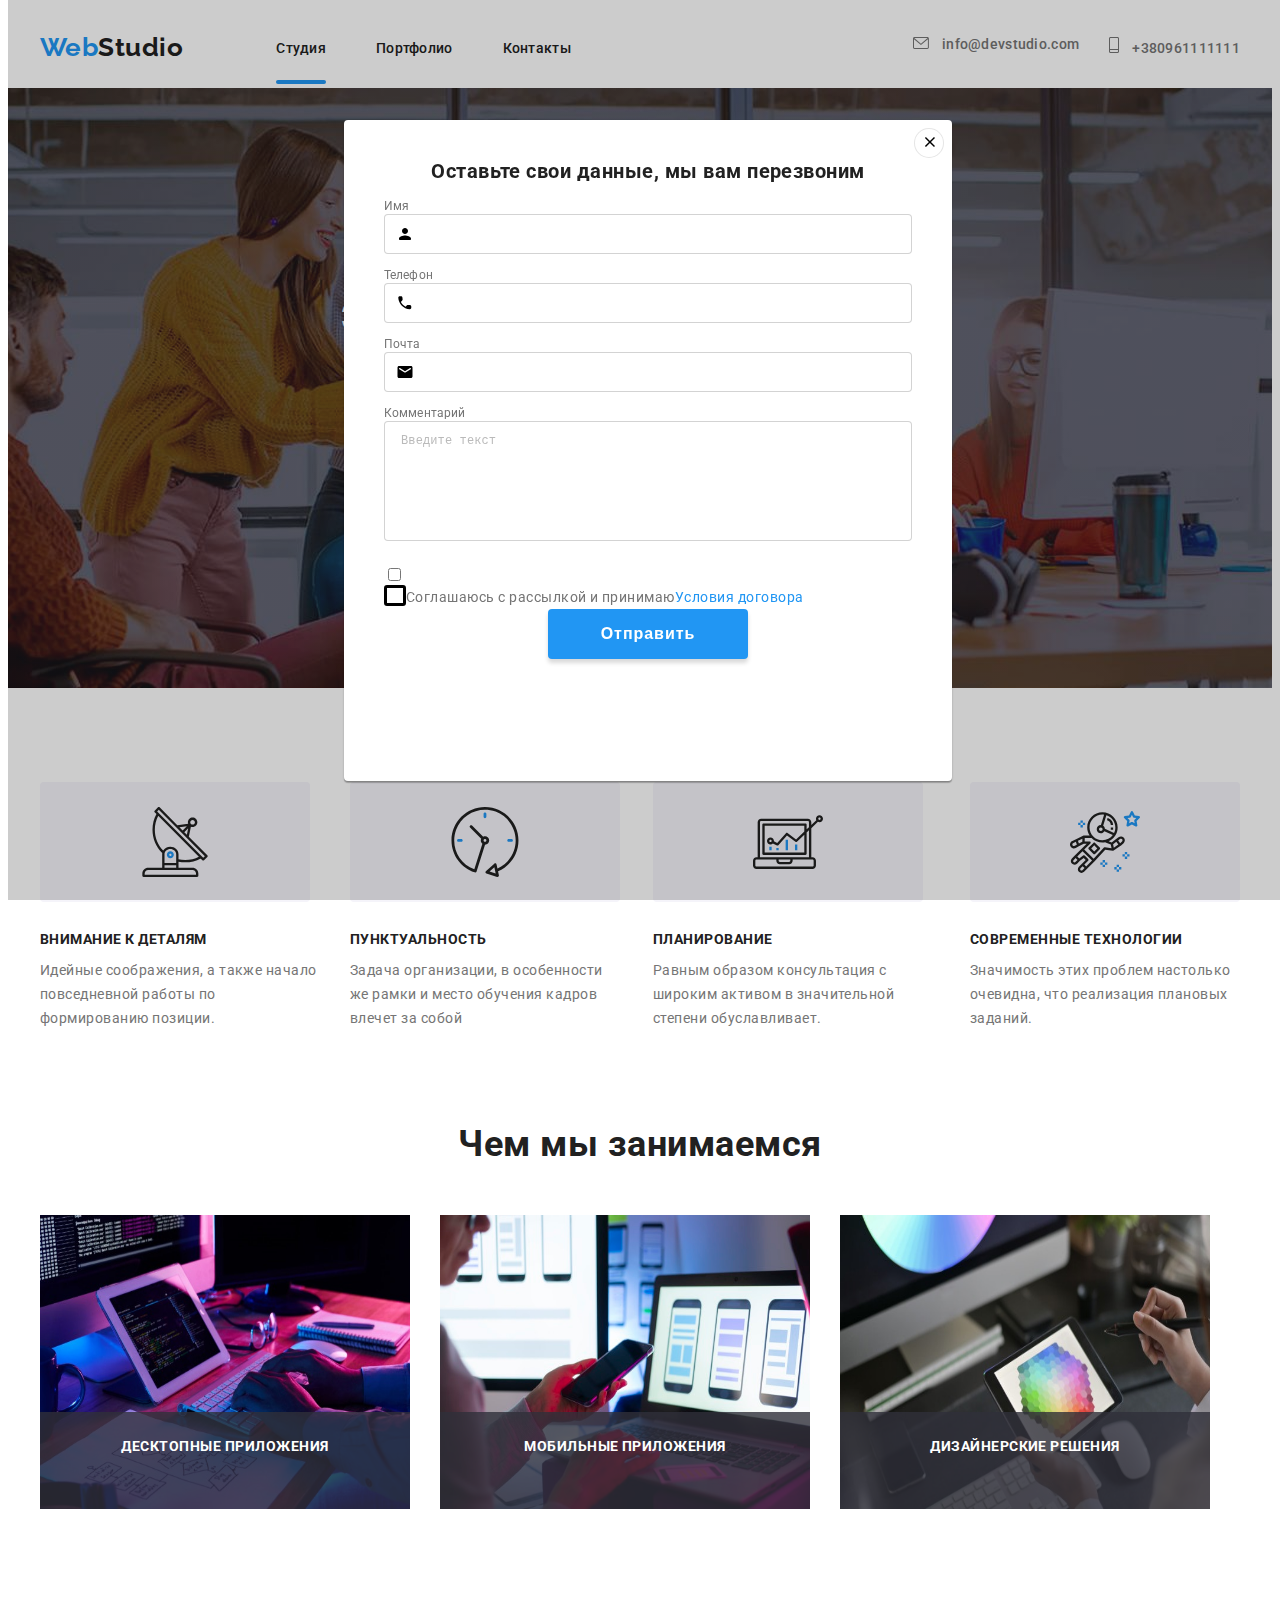
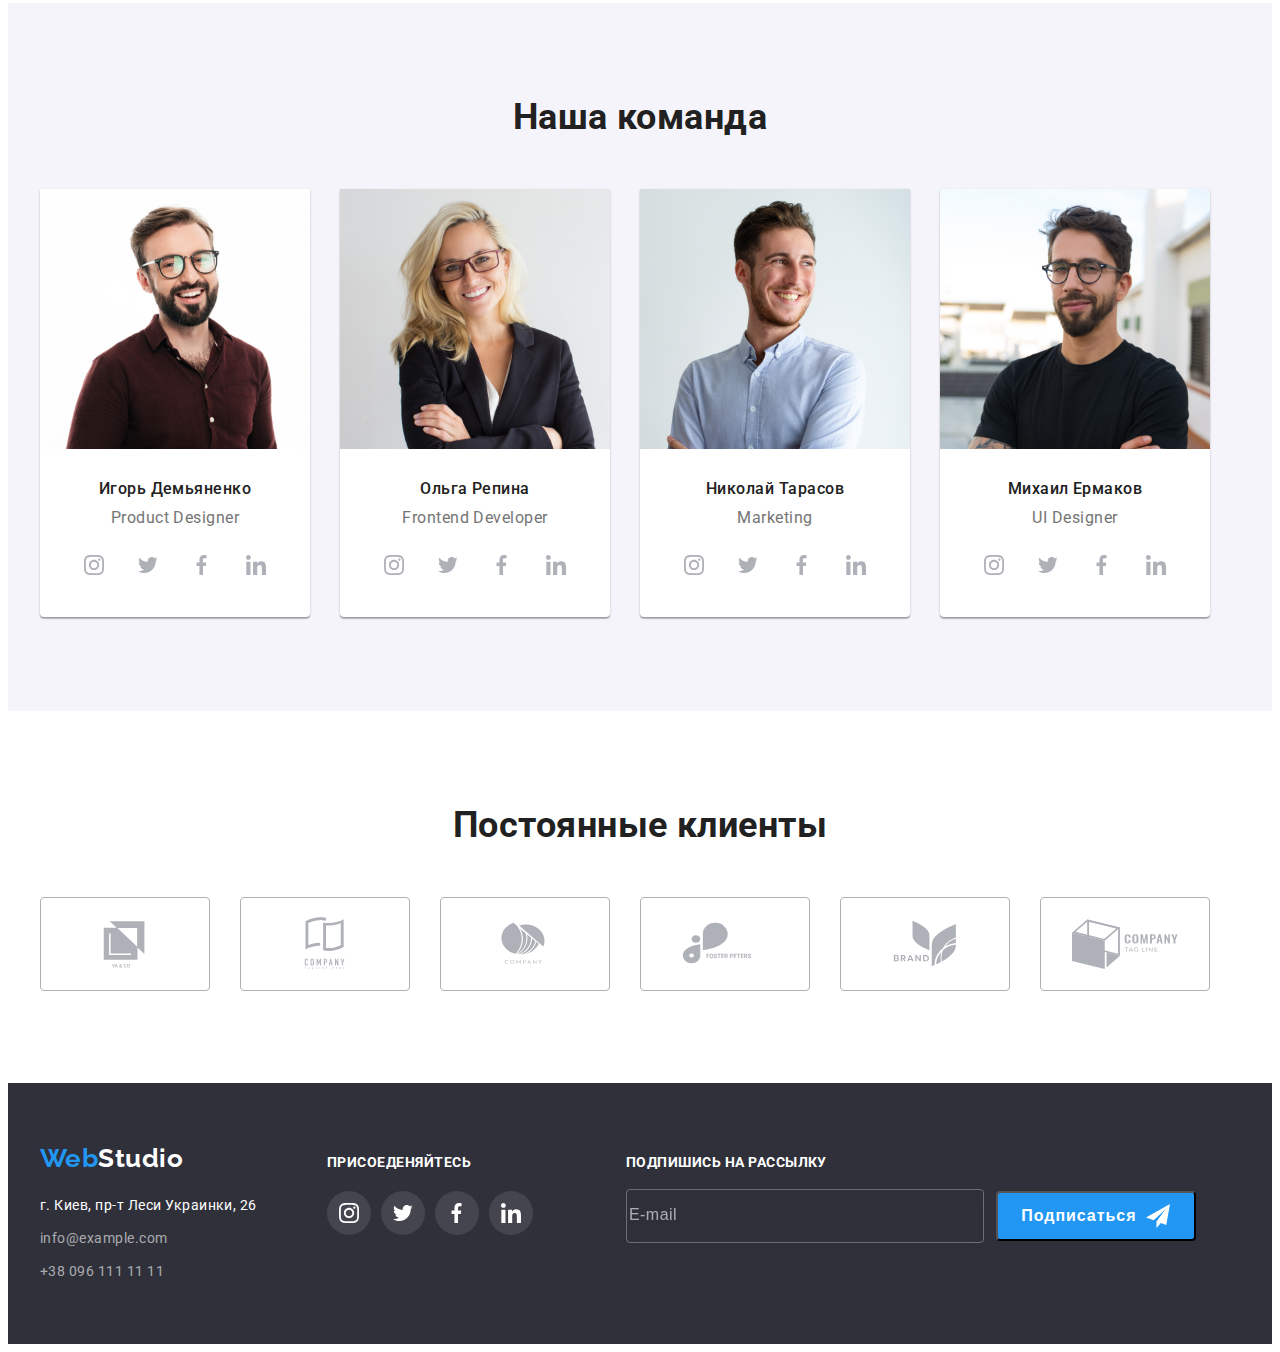
==== commit 99a8d05b: "ДЗ№6" ====
--- a/index.html
+++ b/index.html
@@ -423,8 +423,7 @@
                     <div class="form-email">
                         <label class="footer-label" for="email-input"></label>
                             <input type="email" name="email" placeholder="E-mail" class="footer-input" id="email-input" />
-                            
-                    </div>
+                     </div>
                     <div class="form-button">
                             <button type="submit" class="button-form">Подписаться
                                 <svg class="form-footer-icons">
@@ -447,7 +446,45 @@
             </button>
             <p class="modal-title">Оставьте свои данные, мы вам перезвоним</p>
             <form action="#" class="modal-form">
-                
+                <div class="modal-area">
+                    <label for="user-name" class="name-title">Имя</label>
+                    <span class="form-tools">
+                    <input type="text" name="user-name" id="user-name" class="modal-input">
+                    <svg class="modal-username">
+                        <use href="./img/icons.svg#icon-name" width="18" height="18"></use>
+                    </svg>
+                    </span>
+                </div>
+                <div class="modal-area">
+                    <label for="user-tel" class="name-title">Телефон</label>
+                    <span class="form-tools">
+                    <input type="tel" name="user-tel" id="user-tel" class="modal-input">
+                    <svg class="modal-usertel">
+                        <use href="./img/icons.svg#icon-phone" width="18" height="18"></use>
+                    </svg>
+                    </span>
+                </div>
+                <div class="modal-area">
+                    <label for="user-email" class="name-title">Почта</label>
+                    <span class="form-tools">
+                    <input type="email" name="user-email" id="user-email" class="modal-input">
+                    <svg class="modal-useremail">
+                        <use href="./img/icons.svg#icon-email" width="18" height="18"></use>
+                    </svg>
+                    </span>
+                </div>
+                <div class="modal-textarea">
+                    <label for="user-coments" class="textarea-title">Комментарий</label>
+                    <textarea class="modal-textarea-input" name="user-coments" id="user-coments"placeholder="Введите текст"></textarea>
+                </div>
+                    <input type="checkbox" name="agreement-checkbox" id="agreement-checkbox" class="input-agreement">
+                    <label for="user-agreement" class="agreement-checkbox"><span>
+                        <!-- <svg class="icon-agreement">
+                            <use href="./img/icons.svg#icon-border" width="16" height="15"></use>
+                        </svg> -->
+                    </span> Соглашаюсь с рассылкой и принимаю <a href=""
+                            class="agreement-link link"> Условия договора</a></label>
+                <button class="button-agreement-modal" type="submit">Отправить</button>
             </form>
         </div>
     </div>
--- a/css/style.css
+++ b/css/style.css
@@ -238,6 +238,7 @@
   border-radius: 4px;
   margin-top: 30px;
   box-shadow: 0px 4px 4px rgba(0, 0, 0, 0.15);
+  border: none;
   padding: 10px 32px;
   transition: background-color 250ms cubic-bezier(0.4, 0, 0.2, 1),
     color 250ms cubic-bezier(0.4, 0, 0.2, 1);
@@ -652,6 +653,7 @@
   filter: drop-shadow(0px 4px 4px rgba(0, 0, 0, 0.15));
   border-radius: 4px;
   color: var(--basic-color);
+  outline: none;
 }
 
 .form-email:focus {
@@ -901,3 +903,168 @@
   height: 11px;
   transform: scale(1.5);
 }
+
+.modal-title {
+  font-weight: bold;
+  font-size: 20px;
+  line-height: calc(23 / 20);
+  text-align: center;
+  color: var(--secondary-text-color);
+  margin-bottom: 12px;
+}
+
+.modal-area {
+  margin-bottom: 10px;
+}
+
+.modal-textarea {
+  margin-bottom: 20px;
+}
+
+.checkbox-area {
+  margin-bottom: 30px;
+}
+
+.name-title,
+.textarea-title {
+  font-weight: normal;
+  font-size: 12px;
+  line-height: calc(14 / 12);
+  letter-spacing: 0.01em;
+  color: var(--basic-text-color);
+}
+
+.agreement-checkbox {
+  font-weight: normal;
+  font-size: 14px;
+  line-height: calc(24 / 14);
+  color: var(--basic-text-color);
+}
+
+.modal-input {
+  width: 100%;
+  height: 40px;
+  border: 1px solid rgba(33, 33, 33, 0.2);
+  box-sizing: border-box;
+  border-radius: 4px;
+  padding-right: 12px;
+  padding-left: 42px;
+  outline: none;
+}
+
+.modal-input:focus {
+  border-color: var(--link-hover-color);
+}
+
+.modal-input:focus + .modal-username {
+  fill: var(--link-hover-color);
+}
+
+.modal-input:focus + .modal-usertel {
+  fill: var(--link-hover-color);
+}
+
+.modal-input:focus + .modal-useremail {
+  fill: var(--link-hover-color);
+}
+
+.form-tools {
+  position: relative;
+  display: flex;
+  align-items: center;
+  justify-content: center;
+}
+
+.modal-username,
+.modal-usertel,
+.modal-useremail {
+  position: absolute;
+  left: 12px;
+  width: 18px;
+  height: 18px;
+}
+
+.modal-textarea-input {
+  width: 100%;
+  height: 120px;
+  border: 1px solid rgba(33, 33, 33, 0.2);
+  box-sizing: border-box;
+  border-radius: 4px;
+  padding-top: 12px;
+  padding-right: 16px;
+  padding-bottom: 12px;
+  padding-left: 16px;
+  resize: none;
+  outline: none;
+}
+
+.modal-textarea-input:focus {
+  border-color: var(--link-hover-color);
+}
+
+.modal-textarea-input::placeholder {
+  font-weight: normal;
+  font-size: 12px;
+  line-height: calc(14 / 12);
+  letter-spacing: 0.01em;
+  color: rgba(117, 117, 117, 0.5);
+}
+
+.modal-textarea-input:focus::placeholder {
+  font-weight: normal;
+  font-size: 14px;
+  line-height: calc(16 / 14);
+  letter-spacing: 0.01em;
+  color: rgba(117, 117, 117, 0.5);
+}
+
+.button-agreement-modal {
+  width: 200px;
+  height: 50px;
+  background: #2196f3;
+  border: none;
+  box-shadow: 0px 4px 4px rgba(0, 0, 0, 0.15);
+  border-radius: 4px;
+  font-weight: bold;
+  font-size: 16px;
+  line-height: calc(30 / 16);
+  text-align: center;
+  letter-spacing: 0.06em;
+  color: var(--basic-color);
+  display: block;
+  margin: 0 auto;
+}
+
+.button-agreement-modal:hover,
+.button-agreement-modal:focus {
+  background-color: var(--button-bgc);
+  color: var(--secondary-text-color);
+  cursor: pointer;
+}
+
+.input-agreement {
+  border-color: var(--secondary-text-color);
+}
+
+.agreement-checkbox {
+  font-weight: normal;
+  font-size: 14px;
+  line-height: calc(24 / 14);
+  color: var(--basic-text-color);
+  display: flex;
+}
+
+.agreement-checkbox span {
+  width: 16px;
+  height: 15px;
+  border: 3px solid black;
+  border-radius: 3px;
+}
+
+/* .icon-agreement {
+  position: absolute;
+} */
+
+.agreement-link {
+  color: var(--link-hover-color);
+}
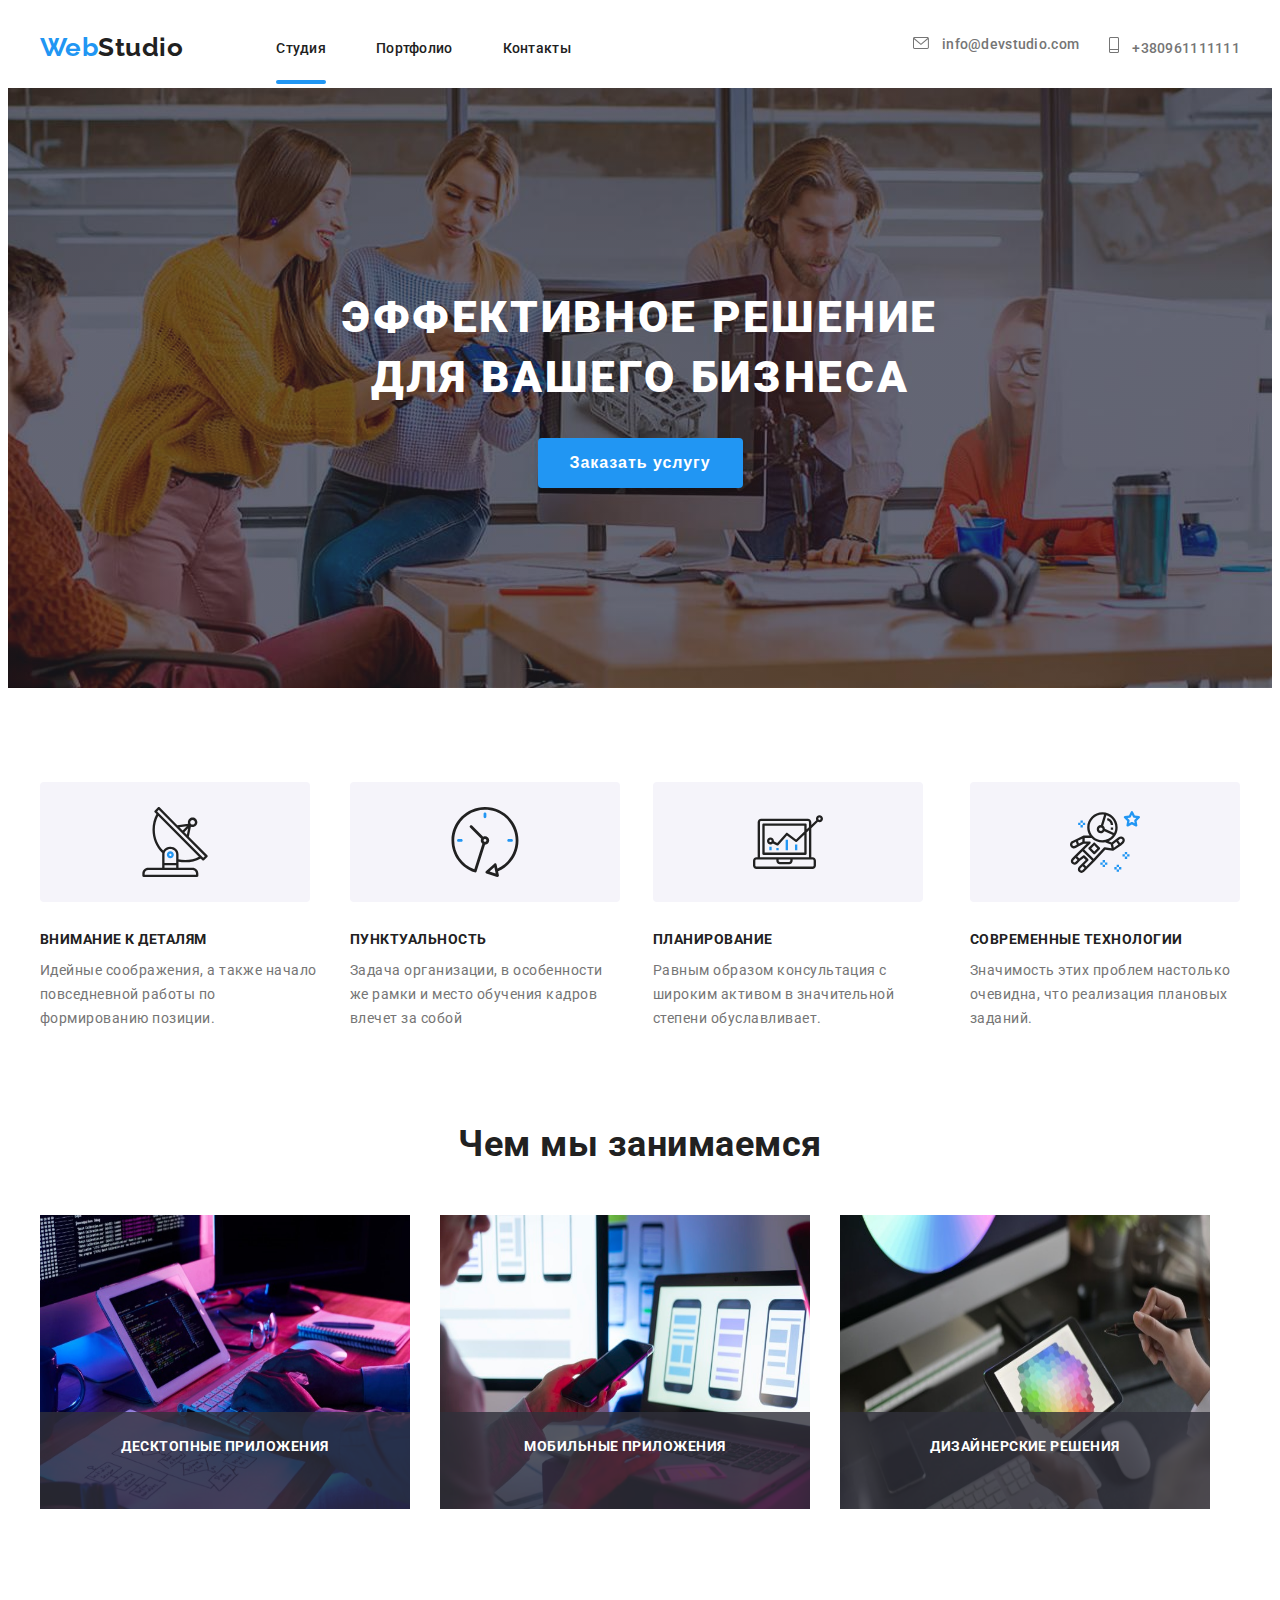
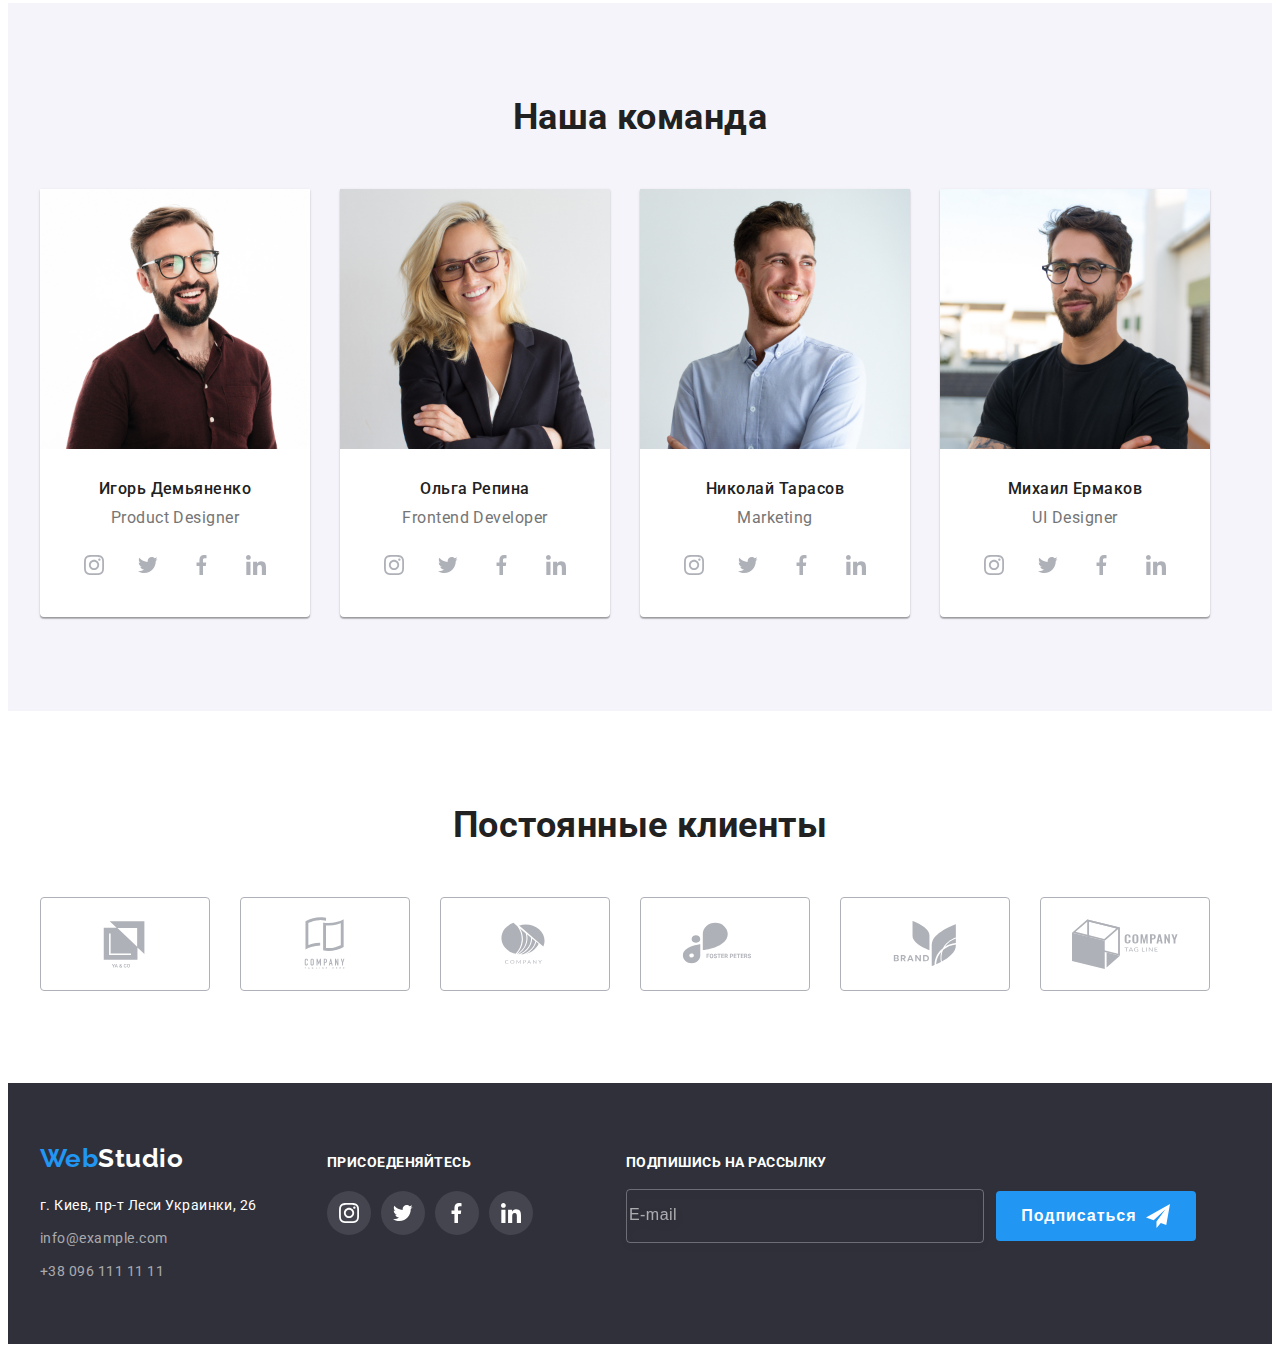
==== commit 1c23d36d: "ДЗ№6" ====
--- a/index.html
+++ b/index.html
@@ -436,7 +436,7 @@
             </div>
         </div>
     </footer>
-    <div class="backdrop is-hidde" data-modal>
+    <div class="backdrop is-hidden" data-modal>
         <div class="modal" data-modal>
             <button type="button" class="btn-close" data-modal-close>    
                     <svg class="icon-close">
@@ -477,18 +477,18 @@
                     <label for="user-coments" class="textarea-title">Комментарий</label>
                     <textarea class="modal-textarea-input" name="user-coments" id="user-coments"placeholder="Введите текст"></textarea>
                 </div>
-                    <input type="checkbox" name="agreement-checkbox" id="agreement-checkbox" class="input-agreement">
-                    <label for="user-agreement" class="agreement-checkbox"><span>
-                        <!-- <svg class="icon-agreement">
-                            <use href="./img/icons.svg#icon-border" width="16" height="15"></use>
-                        </svg> -->
+                    <input type="checkbox" name="agreement-checkbox" id="agreement-checkbox" class="input-agreement visually-hidden">
+                    <label for="agreement-checkbox" class="agreement-checkbox"><span>
+                        <svg class="icon-agreement">
+                            <use href="./img/icons.svg#icon-Vector" width="11" height="8"></use>
+                        </svg>
                     </span> Соглашаюсь с рассылкой и принимаю <a href=""
-                            class="agreement-link link"> Условия договора</a></label>
+                            class="agreement-link "> Условия договора</a></label>
                 <button class="button-agreement-modal" type="submit">Отправить</button>
             </form>
         </div>
     </div>
-    <!-- <script src="./js/modal.js"> -->
+    <script src="./js/modal.js">
     </script>
 </body>
 </html>--- a/css/style.css
+++ b/css/style.css
@@ -38,6 +38,16 @@
 
 img {
   display: block;
+}
+
+.visually-hidden {
+  width: 1px;
+  height: 1px;
+  margin: -1px;
+  padding: 0px;
+  overflow: hidden;
+  border: 0px;
+  clip: rect(0 0 0 0);
 }
 
 /* --------------header------------------------ */
@@ -694,6 +704,7 @@
   justify-content: center;
   transition: background-color 250ms cubic-bezier(0.4, 0, 0.2, 1),
     color 250ms cubic-bezier(0.4, 0, 0.2, 1);
+  border: none;
 }
 
 .button-form:hover,
@@ -917,10 +928,6 @@
   margin-bottom: 10px;
 }
 
-.modal-textarea {
-  margin-bottom: 20px;
-}
-
 .checkbox-area {
   margin-bottom: 30px;
 }
@@ -1052,18 +1059,29 @@
   line-height: calc(24 / 14);
   color: var(--basic-text-color);
   display: flex;
+  margin-bottom: 30px;
+  align-items: baseline;
 }
 
 .agreement-checkbox span {
   width: 16px;
   height: 15px;
-  border: 3px solid black;
+  border: 2px solid black;
   border-radius: 3px;
-}
-
-/* .icon-agreement {
-  position: absolute;
-} */
+  margin-right: 7px;
+  display: flex;
+  align-items: center;
+  justify-content: center;
+}
+
+.input-agreement:checked + .agreement-checkbox span {
+  background-color: var(--link-hover-color);
+  border: none;
+}
+.icon-agreement {
+  width: 11px;
+  height: 8px;
+}
 
 .agreement-link {
   color: var(--link-hover-color);
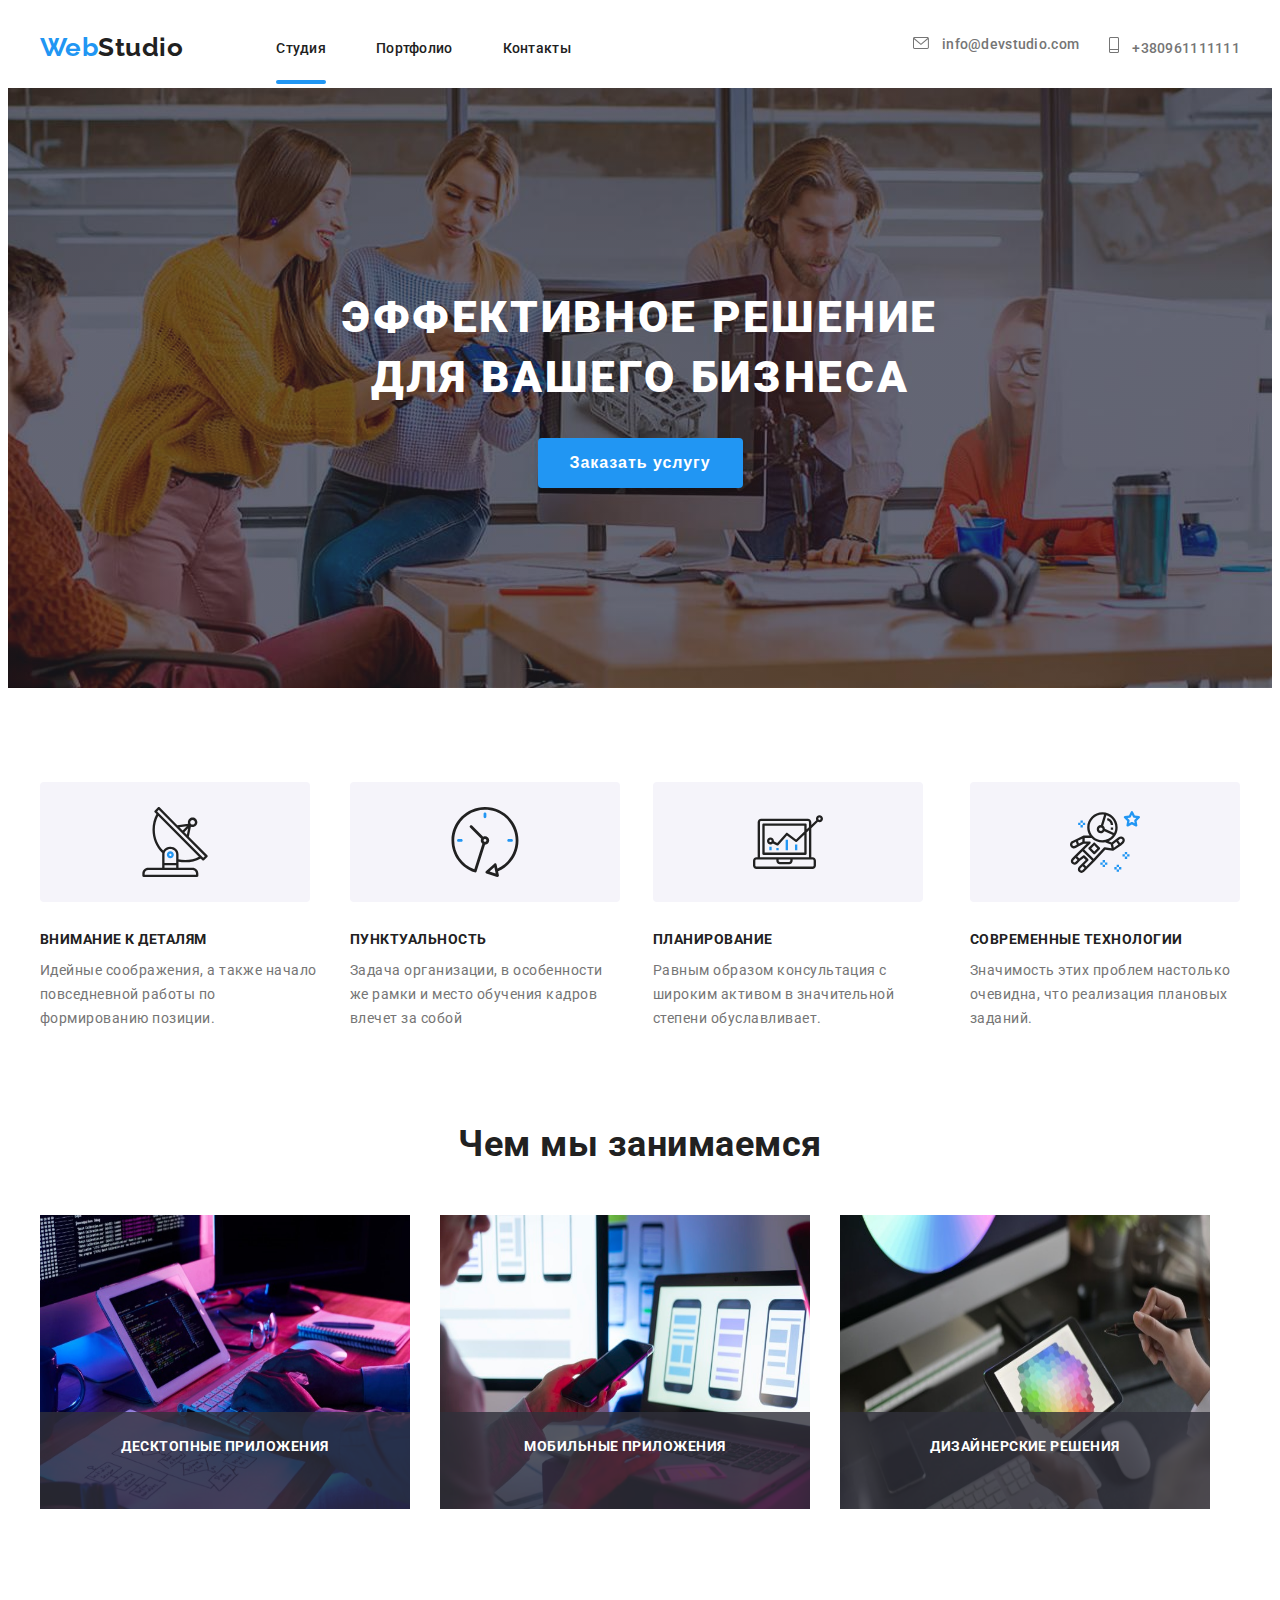
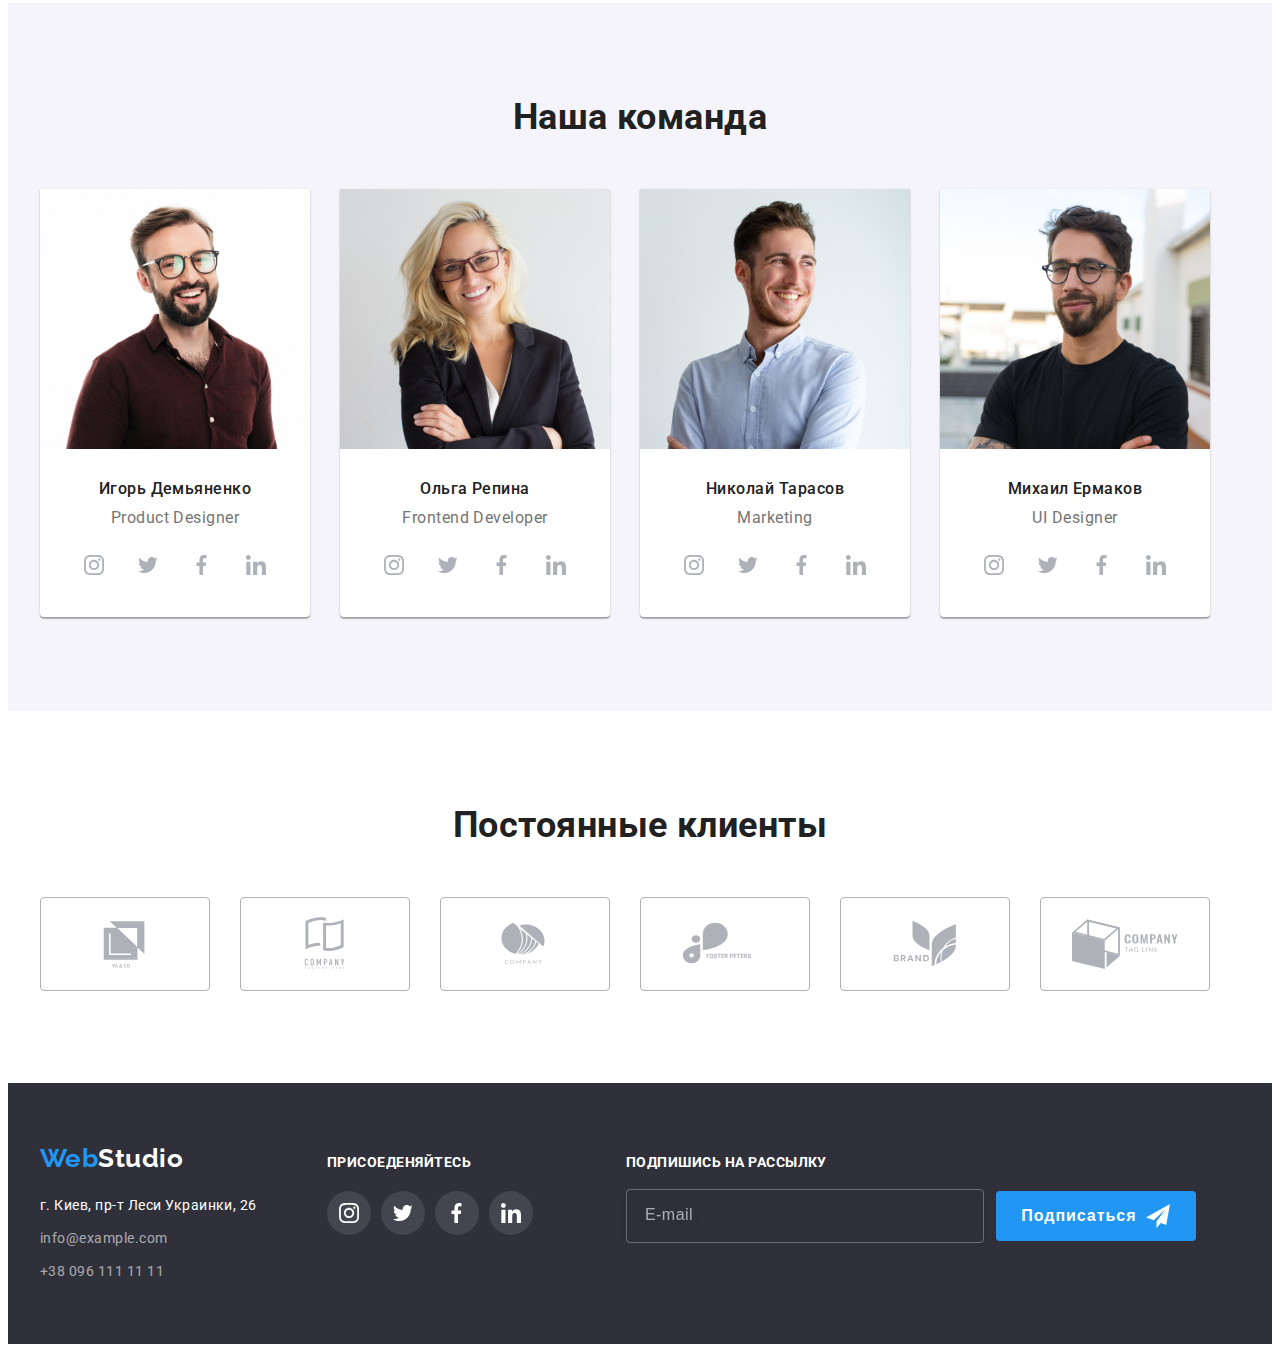
==== commit a504dac6: "ДЗ№6" ====
--- a/index.html
+++ b/index.html
@@ -4,7 +4,7 @@
 <head>
     <meta charset="UTF-8">
     <meta http-equiv="X-UA-Compatible" content="IE=edge">
-    <meta name="description" content="ДЗ№5">
+    <meta name="description" content="ДЗ№6">
     <link rel="stylesheet" href="https://cdnjs.cloudflare.com/ajax/libs/modern-normalize/1.1.0/modern-normalize.min.css"
         integrity="sha512-wpPYUAdjBVSE4KJnH1VR1HeZfpl1ub8YT/NKx4PuQ5NmX2tKuGu6U/JRp5y+Y8XG2tV+wKQpNHVUX03MfMFn9Q=="
         crossorigin="anonymous" referrerpolicy="no-referrer" />
@@ -14,7 +14,7 @@
     <link href="https://fonts.googleapis.com/css2?family=Raleway:wght@700&family=Roboto:wght@400;500;700;900&display=swap"
         rel="stylesheet">
     <link rel="stylesheet" href="./css/style.css">
-    <title>ДЗ№5</title>
+    <title>ДЗ№6</title>
 </head>
 <body>
     <header class="header"> 
@@ -482,8 +482,9 @@
                         <svg class="icon-agreement">
                             <use href="./img/icons.svg#icon-Vector" width="11" height="8"></use>
                         </svg>
-                    </span> Соглашаюсь с рассылкой и принимаю <a href=""
-                            class="agreement-link "> Условия договора</a></label>
+                    </span> Соглашаюсь с рассылкой и принимаю 
+                     <a href="" 
+                             class="agreement-link "> Условия договора</a></label>
                 <button class="button-agreement-modal" type="submit">Отправить</button>
             </form>
         </div>
--- a/css/style.css
+++ b/css/style.css
@@ -680,6 +680,7 @@
   line-height: calc(20 / 16);
   letter-spacing: 0.03em;
   color: rgba(255, 255, 255, 0.6);
+  padding-left: 16px;
 }
 
 .footer-input:focus::placeholder {
@@ -915,6 +916,11 @@
   transform: scale(1.5);
 }
 
+.icon-close:hover,
+.icon-close:focus {
+  fill: var(--link-hover-color);
+}
+
 .modal-title {
   font-weight: bold;
   font-size: 20px;
@@ -1040,6 +1046,8 @@
   color: var(--basic-color);
   display: block;
   margin: 0 auto;
+  transition: background-color 250ms cubic-bezier(0.4, 0, 0.2, 1),
+    color 250ms cubic-bezier(0.4, 0, 0.2, 1);
 }
 
 .button-agreement-modal:hover,
@@ -1072,6 +1080,7 @@
   display: flex;
   align-items: center;
   justify-content: center;
+  margin-left: 14px;
 }
 
 .input-agreement:checked + .agreement-checkbox span {
@@ -1085,4 +1094,5 @@
 
 .agreement-link {
   color: var(--link-hover-color);
-}
+  margin-left: 5px;
+}
